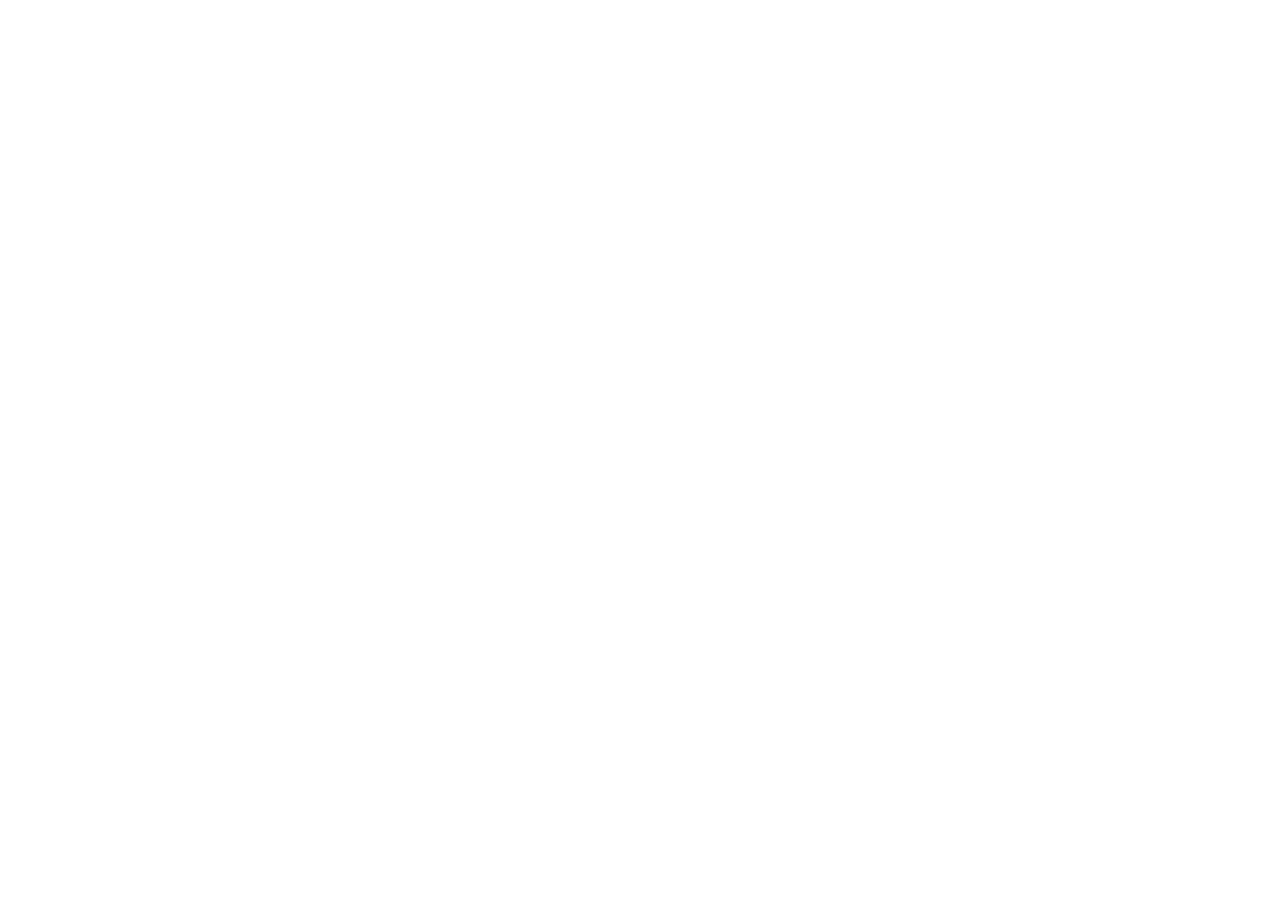
==== index.html @ d4edda82 "init project" ====
<!DOCTYPE html>
<html lang="en">

<head>
    <meta charset="UTF-8">
    <meta http-equiv="X-UA-Compatible" content="IE=edge">
    <meta name="viewport" content="width=device-width, initial-scale=1.0">
    <title>Document</title>
</head>

<body>

</body>

</html>
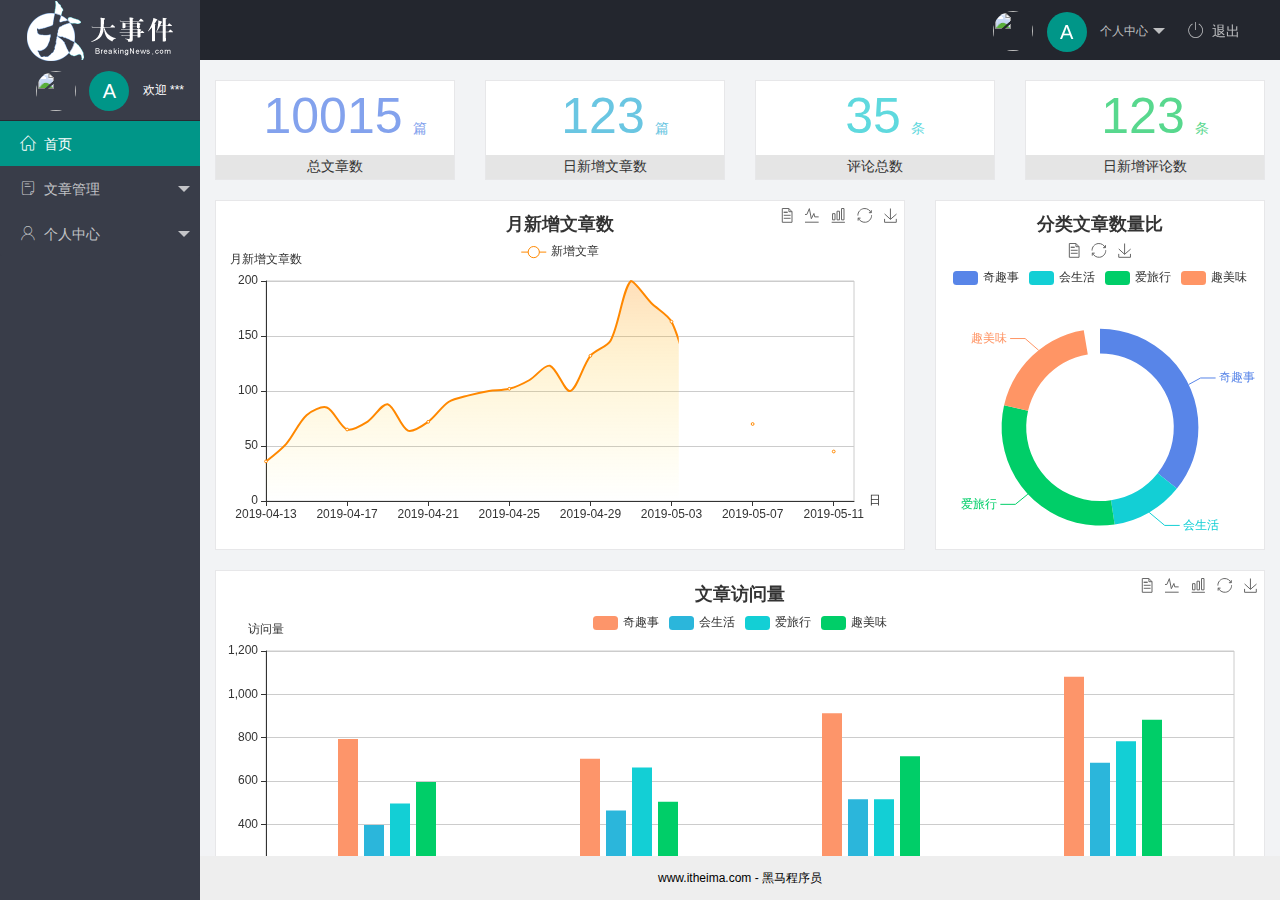
==== commit 66e03d52: "完成了主页功能的开发" ====
--- a/index.html
+++ b/index.html
@@ -6,10 +6,93 @@
     <meta http-equiv="X-UA-Compatible" content="IE=edge">
     <meta name="viewport" content="width=device-width, initial-scale=1.0">
     <title>Document</title>
+    <!-- 导入layUI的样式表 -->
+    <link rel="stylesheet" href="./assets/lib/layui/css/layui.css" />
+    <!-- 导入第三方图标库 -->
+    <link rel="stylesheet" href="./assets/fonts/iconfont.css" />
+    <!-- 导入自己的样式表 -->
+    <link rel="stylesheet" href="./assets/css/index.css" />
 </head>
 
 <body>
+    <div class="layui-layout layui-layout-admin">
+        <!-- 头部区域 -->
+        <div class="layui-header">
+            <div class="layui-logo layui-hide-xs layui-bg-black">
+                <img src="./assets/images/logo.png" alt="" />
+            </div>
+            <ul class="layui-nav layui-layout-right">
+                <li class="layui-nav-item layui-hide layui-show-md-inline-block">
+                    <a href="javascript:;" class="userinfo">
+                        <img src="//tva1.sinaimg.cn/crop.0.0.118.118.180/5db11ff4gw1e77d3nqrv8j203b03cweg.jpg"
+                            class="layui-nav-img">
+                        <span class="text-avatar">A</span> 个人中心
+                    </a>
+                    <dl class="layui-nav-child">
+                        <dd><a href="">基本资料</a></dd>
+                        <dd><a href="">更换头像</a></dd>
+                        <dd><a href="">重置密码</a></dd>
+                    </dl>
+                </li>
+                <li class="layui-nav-item" lay-header-event="menuRight" lay-unselect>
+                    <a href="javascript:;" id="btnLogout">
+                        <span class="iconfont icon-tuichu"></span>退出
+                    </a>
+                </li>
+            </ul>
+        </div>
+        <!-- 左侧区域 -->
+        <div class="layui-side layui-bg-black">
+            <div class="layui-side-scroll">
+                <div class="userinfo">
+                    <img src="//tva1.sinaimg.cn/crop.0.0.118.118.180/5db11ff4gw1e77d3nqrv8j203b03cweg.jpg"
+                        class="layui-nav-img">
+                    <span class="text-avatar">A</span>
+                    <span id="welcome">欢迎 ***</span>
+                </div>
+                <!-- 左侧导航区域（可配合layui已有的垂直导航） -->
+                <ul class="layui-nav layui-nav-tree" lay-shrink="all">
+                    <li class="layui-nav-item layui-this"><a href="/home/dashboard.html" target="fm"><span
+                                class="iconfont icon-home"></span>首页</a>
+                    </li>
+                    <li class="layui-nav-item">
+                        <a class="" href="javascript:;"><span class="iconfont icon-16"></span>文章管理</a>
+                        <dl class="layui-nav-child">
+                            <dd><a href="javascript:;"><i class="layui-icon layui-icon-app"></i>文章类别</a></dd>
+                            <dd><a href="javascript:;"><i class="layui-icon layui-icon-app"></i>文章列表</a></dd>
+                            <dd><a href="javascript:;"><i class="layui-icon layui-icon-app"></i>发布文章</a></dd>
+                        </dl>
+                    </li>
+                    <li class="layui-nav-item">
+                        <a href="javascript:;"><span class="iconfont icon-user"></span>个人中心</a>
+                        <dl class="layui-nav-child">
+                            <dd><a href="javascript:;"><i class="layui-icon layui-icon-app"></i>基本资料</a></dd>
+                            <dd><a href="javascript:;"><i class="layui-icon layui-icon-app"></i>更换头像</a></dd>
+                            <dd><a href="javascript:;"><i class="layui-icon layui-icon-app"></i>重置密码</a></dd>
+                        </dl>
+                    </li>
+                </ul>
+            </div>
+        </div>
 
+        <div class="layui-body">
+            <!-- 内容主体区域 -->
+            <iframe name="fm" src="/home/dashboard.html" frameborder="0"></iframe>
+        </div>
+
+        <div class="layui-footer">
+            <!-- 底部固定区域 -->
+            www.itheima.com - 黑马程序员
+        </div>
+    </div>
+    <!-- 导入layUI.js -->
+    <script src="./assets/lib/layui/layui.all.js"></script>
+    <!-- 导入jquery -->
+    <script src="./assets/lib/jquery.js"></script>
+    <!-- 导入baseapi.js文件 -->
+    <script src="./assets/js/baseapi.js"></script>
+    <!-- 导入自己的js文件 -->
+    <script src="./assets/js/index.js"></script>
 </body>
 
 </html>--- a/assets/lib/layui/css/layui.css
+++ b/assets/lib/layui/css/layui.css
@@ -0,0 +1,2 @@
+/** layui-v2.5.5 MIT License By https://www.layui.com */
+ .layui-inline,img{display:inline-block;vertical-align:middle}h1,h2,h3,h4,h5,h6{font-weight:400}.layui-edge,.layui-header,.layui-inline,.layui-main{position:relative}.layui-body,.layui-edge,.layui-elip{overflow:hidden}.layui-btn,.layui-edge,.layui-inline,img{vertical-align:middle}.layui-btn,.layui-disabled,.layui-icon,.layui-unselect{-moz-user-select:none;-webkit-user-select:none;-ms-user-select:none}.layui-elip,.layui-form-checkbox span,.layui-form-pane .layui-form-label{text-overflow:ellipsis;white-space:nowrap}.layui-breadcrumb,.layui-tree-btnGroup{visibility:hidden}blockquote,body,button,dd,div,dl,dt,form,h1,h2,h3,h4,h5,h6,input,li,ol,p,pre,td,textarea,th,ul{margin:0;padding:0;-webkit-tap-highlight-color:rgba(0,0,0,0)}a:active,a:hover{outline:0}img{border:none}li{list-style:none}table{border-collapse:collapse;border-spacing:0}h4,h5,h6{font-size:100%}button,input,optgroup,option,select,textarea{font-family:inherit;font-size:inherit;font-style:inherit;font-weight:inherit;outline:0}pre{white-space:pre-wrap;white-space:-moz-pre-wrap;white-space:-pre-wrap;white-space:-o-pre-wrap;word-wrap:break-word}body{line-height:24px;font:14px Helvetica Neue,Helvetica,PingFang SC,Tahoma,Arial,sans-serif}hr{height:1px;margin:10px 0;border:0;clear:both}a{color:#333;text-decoration:none}a:hover{color:#777}a cite{font-style:normal;*cursor:pointer}.layui-border-box,.layui-border-box *{box-sizing:border-box}.layui-box,.layui-box *{box-sizing:content-box}.layui-clear{clear:both;*zoom:1}.layui-clear:after{content:'\20';clear:both;*zoom:1;display:block;height:0}.layui-inline{*display:inline;*zoom:1}.layui-edge{display:inline-block;width:0;height:0;border-width:6px;border-style:dashed;border-color:transparent}.layui-edge-top{top:-4px;border-bottom-color:#999;border-bottom-style:solid}.layui-edge-right{border-left-color:#999;border-left-style:solid}.layui-edge-bottom{top:2px;border-top-color:#999;border-top-style:solid}.layui-edge-left{border-right-color:#999;border-right-style:solid}.layui-disabled,.layui-disabled:hover{color:#d2d2d2!important;cursor:not-allowed!important}.layui-circle{border-radius:100%}.layui-show{display:block!important}.layui-hide{display:none!important}@font-face{font-family:layui-icon;src:url(../font/iconfont.eot?v=250);src:url(../font/iconfont.eot?v=250#iefix) format('embedded-opentype'),url(../font/iconfont.woff2?v=250) format('woff2'),url(../font/iconfont.woff?v=250) format('woff'),url(../font/iconfont.ttf?v=250) format('truetype'),url(../font/iconfont.svg?v=250#layui-icon) format('svg')}.layui-icon{font-family:layui-icon!important;font-size:16px;font-style:normal;-webkit-font-smoothing:antialiased;-moz-osx-font-smoothing:grayscale}.layui-icon-reply-fill:before{content:"\e611"}.layui-icon-set-fill:before{content:"\e614"}.layui-icon-menu-fill:before{content:"\e60f"}.layui-icon-search:before{content:"\e615"}.layui-icon-share:before{content:"\e641"}.layui-icon-set-sm:before{content:"\e620"}.layui-icon-engine:before{content:"\e628"}.layui-icon-close:before{content:"\1006"}.layui-icon-close-fill:before{content:"\1007"}.layui-icon-chart-screen:before{content:"\e629"}.layui-icon-star:before{content:"\e600"}.layui-icon-circle-dot:before{content:"\e617"}.layui-icon-chat:before{content:"\e606"}.layui-icon-release:before{content:"\e609"}.layui-icon-list:before{content:"\e60a"}.layui-icon-chart:before{content:"\e62c"}.layui-icon-ok-circle:before{content:"\1005"}.layui-icon-layim-theme:before{content:"\e61b"}.layui-icon-table:before{content:"\e62d"}.layui-icon-right:before{content:"\e602"}.layui-icon-left:before{content:"\e603"}.layui-icon-cart-simple:before{content:"\e698"}.layui-icon-face-cry:before{content:"\e69c"}.layui-icon-face-smile:before{content:"\e6af"}.layui-icon-survey:before{content:"\e6b2"}.layui-icon-tree:before{content:"\e62e"}.layui-icon-upload-circle:before{content:"\e62f"}.layui-icon-add-circle:before{content:"\e61f"}.layui-icon-download-circle:before{content:"\e601"}.layui-icon-templeate-1:before{content:"\e630"}.layui-icon-util:before{content:"\e631"}.layui-icon-face-surprised:before{content:"\e664"}.layui-icon-edit:before{content:"\e642"}.layui-icon-speaker:before{content:"\e645"}.layui-icon-down:before{content:"\e61a"}.layui-icon-file:before{content:"\e621"}.layui-icon-layouts:before{content:"\e632"}.layui-icon-rate-half:before{content:"\e6c9"}.layui-icon-add-circle-fine:before{content:"\e608"}.layui-icon-prev-circle:before{content:"\e633"}.layui-icon-read:before{content:"\e705"}.layui-icon-404:before{content:"\e61c"}.layui-icon-carousel:before{content:"\e634"}.layui-icon-help:before{content:"\e607"}.layui-icon-code-circle:before{content:"\e635"}.layui-icon-water:before{content:"\e636"}.layui-icon-username:before{content:"\e66f"}.layui-icon-find-fill:before{content:"\e670"}.layui-icon-about:before{content:"\e60b"}.layui-icon-location:before{content:"\e715"}.layui-icon-up:before{content:"\e619"}.layui-icon-pause:before{content:"\e651"}.layui-icon-date:before{content:"\e637"}.layui-icon-layim-uploadfile:before{content:"\e61d"}.layui-icon-delete:before{content:"\e640"}.layui-icon-play:before{content:"\e652"}.layui-icon-top:before{content:"\e604"}.layui-icon-friends:before{content:"\e612"}.layui-icon-refresh-3:before{content:"\e9aa"}.layui-icon-ok:before{content:"\e605"}.layui-icon-layer:before{content:"\e638"}.layui-icon-face-smile-fine:before{content:"\e60c"}.layui-icon-dollar:before{content:"\e659"}.layui-icon-group:before{content:"\e613"}.layui-icon-layim-download:before{content:"\e61e"}.layui-icon-picture-fine:before{content:"\e60d"}.layui-icon-link:before{content:"\e64c"}.layui-icon-diamond:before{content:"\e735"}.layui-icon-log:before{content:"\e60e"}.layui-icon-rate-solid:before{content:"\e67a"}.layui-icon-fonts-del:before{content:"\e64f"}.layui-icon-unlink:before{content:"\e64d"}.layui-icon-fonts-clear:before{content:"\e639"}.layui-icon-triangle-r:before{content:"\e623"}.layui-icon-circle:before{content:"\e63f"}.layui-icon-radio:before{content:"\e643"}.layui-icon-align-center:before{content:"\e647"}.layui-icon-align-right:before{content:"\e648"}.layui-icon-align-left:before{content:"\e649"}.layui-icon-loading-1:before{content:"\e63e"}.layui-icon-return:before{content:"\e65c"}.layui-icon-fonts-strong:before{content:"\e62b"}.layui-icon-upload:before{content:"\e67c"}.layui-icon-dialogue:before{content:"\e63a"}.layui-icon-video:before{content:"\e6ed"}.layui-icon-headset:before{content:"\e6fc"}.layui-icon-cellphone-fine:before{content:"\e63b"}.layui-icon-add-1:before{content:"\e654"}.layui-icon-face-smile-b:before{content:"\e650"}.layui-icon-fonts-html:before{content:"\e64b"}.layui-icon-form:before{content:"\e63c"}.layui-icon-cart:before{content:"\e657"}.layui-icon-camera-fill:before{content:"\e65d"}.layui-icon-tabs:before{content:"\e62a"}.layui-icon-fonts-code:before{content:"\e64e"}.layui-icon-fire:before{content:"\e756"}.layui-icon-set:before{content:"\e716"}.layui-icon-fonts-u:before{content:"\e646"}.layui-icon-triangle-d:before{content:"\e625"}.layui-icon-tips:before{content:"\e702"}.layui-icon-picture:before{content:"\e64a"}.layui-icon-more-vertical:before{content:"\e671"}.layui-icon-flag:before{content:"\e66c"}.layui-icon-loading:before{content:"\e63d"}.layui-icon-fonts-i:before{content:"\e644"}.layui-icon-refresh-1:before{content:"\e666"}.layui-icon-rmb:before{content:"\e65e"}.layui-icon-home:before{content:"\e68e"}.layui-icon-user:before{content:"\e770"}.layui-icon-notice:before{content:"\e667"}.layui-icon-login-weibo:before{content:"\e675"}.layui-icon-voice:before{content:"\e688"}.layui-icon-upload-drag:before{content:"\e681"}.layui-icon-login-qq:before{content:"\e676"}.layui-icon-snowflake:before{content:"\e6b1"}.layui-icon-file-b:before{content:"\e655"}.layui-icon-template:before{content:"\e663"}.layui-icon-auz:before{content:"\e672"}.layui-icon-console:before{content:"\e665"}.layui-icon-app:before{content:"\e653"}.layui-icon-prev:before{content:"\e65a"}.layui-icon-website:before{content:"\e7ae"}.layui-icon-next:before{content:"\e65b"}.layui-icon-component:before{content:"\e857"}.layui-icon-more:before{content:"\e65f"}.layui-icon-login-wechat:before{content:"\e677"}.layui-icon-shrink-right:before{content:"\e668"}.layui-icon-spread-left:before{content:"\e66b"}.layui-icon-camera:before{content:"\e660"}.layui-icon-note:before{content:"\e66e"}.layui-icon-refresh:before{content:"\e669"}.layui-icon-female:before{content:"\e661"}.layui-icon-male:before{content:"\e662"}.layui-icon-password:before{content:"\e673"}.layui-icon-senior:before{content:"\e674"}.layui-icon-theme:before{content:"\e66a"}.layui-icon-tread:before{content:"\e6c5"}.layui-icon-praise:before{content:"\e6c6"}.layui-icon-star-fill:before{content:"\e658"}.layui-icon-rate:before{content:"\e67b"}.layui-icon-template-1:before{content:"\e656"}.layui-icon-vercode:before{content:"\e679"}.layui-icon-cellphone:before{content:"\e678"}.layui-icon-screen-full:before{content:"\e622"}.layui-icon-screen-restore:before{content:"\e758"}.layui-icon-cols:before{content:"\e610"}.layui-icon-export:before{content:"\e67d"}.layui-icon-print:before{content:"\e66d"}.layui-icon-slider:before{content:"\e714"}.layui-icon-addition:before{content:"\e624"}.layui-icon-subtraction:before{content:"\e67e"}.layui-icon-service:before{content:"\e626"}.layui-icon-transfer:before{content:"\e691"}.layui-main{width:1140px;margin:0 auto}.layui-header{z-index:1000;height:60px}.layui-header a:hover{transition:all .5s;-webkit-transition:all .5s}.layui-side{position:fixed;left:0;top:0;bottom:0;z-index:999;width:200px;overflow-x:hidden}.layui-side-scroll{position:relative;width:220px;height:100%;overflow-x:hidden}.layui-body{position:absolute;left:200px;right:0;top:0;bottom:0;z-index:998;width:auto;overflow-y:auto;box-sizing:border-box}.layui-layout-body{overflow:hidden}.layui-layout-admin .layui-header{background-color:#23262E}.layui-layout-admin .layui-side{top:60px;width:200px;overflow-x:hidden}.layui-layout-admin .layui-body{position:fixed;top:60px;bottom:44px}.layui-layout-admin .layui-main{width:auto;margin:0 15px}.layui-layout-admin .layui-footer{position:fixed;left:200px;right:0;bottom:0;height:44px;line-height:44px;padding:0 15px;background-color:#eee}.layui-layout-admin .layui-logo{position:absolute;left:0;top:0;width:200px;height:100%;line-height:60px;text-align:center;color:#009688;font-size:16px}.layui-layout-admin .layui-header .layui-nav{background:0 0}.layui-layout-left{position:absolute!important;left:200px;top:0}.layui-layout-right{position:absolute!important;right:0;top:0}.layui-container{position:relative;margin:0 auto;padding:0 15px;box-sizing:border-box}.layui-fluid{position:relative;margin:0 auto;padding:0 15px}.layui-row:after,.layui-row:before{content:'';display:block;clear:both}.layui-col-lg1,.layui-col-lg10,.layui-col-lg11,.layui-col-lg12,.layui-col-lg2,.layui-col-lg3,.layui-col-lg4,.layui-col-lg5,.layui-col-lg6,.layui-col-lg7,.layui-col-lg8,.layui-col-lg9,.layui-col-md1,.layui-col-md10,.layui-col-md11,.layui-col-md12,.layui-col-md2,.layui-col-md3,.layui-col-md4,.layui-col-md5,.layui-col-md6,.layui-col-md7,.layui-col-md8,.layui-col-md9,.layui-col-sm1,.layui-col-sm10,.layui-col-sm11,.layui-col-sm12,.layui-col-sm2,.layui-col-sm3,.layui-col-sm4,.layui-col-sm5,.layui-col-sm6,.layui-col-sm7,.layui-col-sm8,.layui-col-sm9,.layui-col-xs1,.layui-col-xs10,.layui-col-xs11,.layui-col-xs12,.layui-col-xs2,.layui-col-xs3,.layui-col-xs4,.layui-col-xs5,.layui-col-xs6,.layui-col-xs7,.layui-col-xs8,.layui-col-xs9{position:relative;display:block;box-sizing:border-box}.layui-col-xs1,.layui-col-xs10,.layui-col-xs11,.layui-col-xs12,.layui-col-xs2,.layui-col-xs3,.layui-col-xs4,.layui-col-xs5,.layui-col-xs6,.layui-col-xs7,.layui-col-xs8,.layui-col-xs9{float:left}.layui-col-xs1{width:8.33333333%}.layui-col-xs2{width:16.66666667%}.layui-col-xs3{width:25%}.layui-col-xs4{width:33.33333333%}.layui-col-xs5{width:41.66666667%}.layui-col-xs6{width:50%}.layui-col-xs7{width:58.33333333%}.layui-col-xs8{width:66.66666667%}.layui-col-xs9{width:75%}.layui-col-xs10{width:83.33333333%}.layui-col-xs11{width:91.66666667%}.layui-col-xs12{width:100%}.layui-col-xs-offset1{margin-left:8.33333333%}.layui-col-xs-offset2{margin-left:16.66666667%}.layui-col-xs-offset3{margin-left:25%}.layui-col-xs-offset4{margin-left:33.33333333%}.layui-col-xs-offset5{margin-left:41.66666667%}.layui-col-xs-offset6{margin-left:50%}.layui-col-xs-offset7{margin-left:58.33333333%}.layui-col-xs-offset8{margin-left:66.66666667%}.layui-col-xs-offset9{margin-left:75%}.layui-col-xs-offset10{margin-left:83.33333333%}.layui-col-xs-offset11{margin-left:91.66666667%}.layui-col-xs-offset12{margin-left:100%}@media screen and (max-width:768px){.layui-hide-xs{display:none!important}.layui-show-xs-block{display:block!important}.layui-show-xs-inline{display:inline!important}.layui-show-xs-inline-block{display:inline-block!important}}@media screen and (min-width:768px){.layui-container{width:750px}.layui-hide-sm{display:none!important}.layui-show-sm-block{display:block!important}.layui-show-sm-inline{display:inline!important}.layui-show-sm-inline-block{display:inline-block!important}.layui-col-sm1,.layui-col-sm10,.layui-col-sm11,.layui-col-sm12,.layui-col-sm2,.layui-col-sm3,.layui-col-sm4,.layui-col-sm5,.layui-col-sm6,.layui-col-sm7,.layui-col-sm8,.layui-col-sm9{float:left}.layui-col-sm1{width:8.33333333%}.layui-col-sm2{width:16.66666667%}.layui-col-sm3{width:25%}.layui-col-sm4{width:33.33333333%}.layui-col-sm5{width:41.66666667%}.layui-col-sm6{width:50%}.layui-col-sm7{width:58.33333333%}.layui-col-sm8{width:66.66666667%}.layui-col-sm9{width:75%}.layui-col-sm10{width:83.33333333%}.layui-col-sm11{width:91.66666667%}.layui-col-sm12{width:100%}.layui-col-sm-offset1{margin-left:8.33333333%}.layui-col-sm-offset2{margin-left:16.66666667%}.layui-col-sm-offset3{margin-left:25%}.layui-col-sm-offset4{margin-left:33.33333333%}.layui-col-sm-offset5{margin-left:41.66666667%}.layui-col-sm-offset6{margin-left:50%}.layui-col-sm-offset7{margin-left:58.33333333%}.layui-col-sm-offset8{margin-left:66.66666667%}.layui-col-sm-offset9{margin-left:75%}.layui-col-sm-offset10{margin-left:83.33333333%}.layui-col-sm-offset11{margin-left:91.66666667%}.layui-col-sm-offset12{margin-left:100%}}@media screen and (min-width:992px){.layui-container{width:970px}.layui-hide-md{display:none!important}.layui-show-md-block{display:block!important}.layui-show-md-inline{display:inline!important}.layui-show-md-inline-block{display:inline-block!important}.layui-col-md1,.layui-col-md10,.layui-col-md11,.layui-col-md12,.layui-col-md2,.layui-col-md3,.layui-col-md4,.layui-col-md5,.layui-col-md6,.layui-col-md7,.layui-col-md8,.layui-col-md9{float:left}.layui-col-md1{width:8.33333333%}.layui-col-md2{width:16.66666667%}.layui-col-md3{width:25%}.layui-col-md4{width:33.33333333%}.layui-col-md5{width:41.66666667%}.layui-col-md6{width:50%}.layui-col-md7{width:58.33333333%}.layui-col-md8{width:66.66666667%}.layui-col-md9{width:75%}.layui-col-md10{width:83.33333333%}.layui-col-md11{width:91.66666667%}.layui-col-md12{width:100%}.layui-col-md-offset1{margin-left:8.33333333%}.layui-col-md-offset2{margin-left:16.66666667%}.layui-col-md-offset3{margin-left:25%}.layui-col-md-offset4{margin-left:33.33333333%}.layui-col-md-offset5{margin-left:41.66666667%}.layui-col-md-offset6{margin-left:50%}.layui-col-md-offset7{margin-left:58.33333333%}.layui-col-md-offset8{margin-left:66.66666667%}.layui-col-md-offset9{margin-left:75%}.layui-col-md-offset10{margin-left:83.33333333%}.layui-col-md-offset11{margin-left:91.66666667%}.layui-col-md-offset12{margin-left:100%}}@media screen and (min-width:1200px){.layui-container{width:1170px}.layui-hide-lg{display:none!important}.layui-show-lg-block{display:block!important}.layui-show-lg-inline{display:inline!important}.layui-show-lg-inline-block{display:inline-block!important}.layui-col-lg1,.layui-col-lg10,.layui-col-lg11,.layui-col-lg12,.layui-col-lg2,.layui-col-lg3,.layui-col-lg4,.layui-col-lg5,.layui-col-lg6,.layui-col-lg7,.layui-col-lg8,.layui-col-lg9{float:left}.layui-col-lg1{width:8.33333333%}.layui-col-lg2{width:16.66666667%}.layui-col-lg3{width:25%}.layui-col-lg4{width:33.33333333%}.layui-col-lg5{width:41.66666667%}.layui-col-lg6{width:50%}.layui-col-lg7{width:58.33333333%}.layui-col-lg8{width:66.66666667%}.layui-col-lg9{width:75%}.layui-col-lg10{width:83.33333333%}.layui-col-lg11{width:91.66666667%}.layui-col-lg12{width:100%}.layui-col-lg-offset1{margin-left:8.33333333%}.layui-col-lg-offset2{margin-left:16.66666667%}.layui-col-lg-offset3{margin-left:25%}.layui-col-lg-offset4{margin-left:33.33333333%}.layui-col-lg-offset5{margin-left:41.66666667%}.layui-col-lg-offset6{margin-left:50%}.layui-col-lg-offset7{margin-left:58.33333333%}.layui-col-lg-offset8{margin-left:66.66666667%}.layui-col-lg-offset9{margin-left:75%}.layui-col-lg-offset10{margin-left:83.33333333%}.layui-col-lg-offset11{margin-left:91.66666667%}.layui-col-lg-offset12{margin-left:100%}}.layui-col-space1{margin:-.5px}.layui-col-space1>*{padding:.5px}.layui-col-space3{margin:-1.5px}.layui-col-space3>*{padding:1.5px}.layui-col-space5{margin:-2.5px}.layui-col-space5>*{padding:2.5px}.layui-col-space8{margin:-3.5px}.layui-col-space8>*{padding:3.5px}.layui-col-space10{margin:-5px}.layui-col-space10>*{padding:5px}.layui-col-space12{margin:-6px}.layui-col-space12>*{padding:6px}.layui-col-space15{margin:-7.5px}.layui-col-space15>*{padding:7.5px}.layui-col-space18{margin:-9px}.layui-col-space18>*{padding:9px}.layui-col-space20{margin:-10px}.layui-col-space20>*{padding:10px}.layui-col-space22{margin:-11px}.layui-col-space22>*{padding:11px}.layui-col-space25{margin:-12.5px}.layui-col-space25>*{padding:12.5px}.layui-col-space30{margin:-15px}.layui-col-space30>*{padding:15px}.layui-btn,.layui-input,.layui-select,.layui-textarea,.layui-upload-button{outline:0;-webkit-appearance:none;transition:all .3s;-webkit-transition:all .3s;box-sizing:border-box}.layui-elem-quote{margin-bottom:10px;padding:15px;line-height:22px;border-left:5px solid #009688;border-radius:0 2px 2px 0;background-color:#f2f2f2}.layui-quote-nm{border-style:solid;border-width:1px 1px 1px 5px;background:0 0}.layui-elem-field{margin-bottom:10px;padding:0;border-width:1px;border-style:solid}.layui-elem-field legend{margin-left:20px;padding:0 10px;font-size:20px;font-weight:300}.layui-field-title{margin:10px 0 20px;border-width:1px 0 0}.layui-field-box{padding:10px 15px}.layui-field-title .layui-field-box{padding:10px 0}.layui-progress{position:relative;height:6px;border-radius:20px;background-color:#e2e2e2}.layui-progress-bar{position:absolute;left:0;top:0;width:0;max-width:100%;height:6px;border-radius:20px;text-align:right;background-color:#5FB878;transition:all .3s;-webkit-transition:all .3s}.layui-progress-big,.layui-progress-big .layui-progress-bar{height:18px;line-height:18px}.layui-progress-text{position:relative;top:-20px;line-height:18px;font-size:12px;color:#666}.layui-progress-big .layui-progress-text{position:static;padding:0 10px;color:#fff}.layui-collapse{border-width:1px;border-style:solid;border-radius:2px}.layui-colla-content,.layui-colla-item{border-top-width:1px;border-top-style:solid}.layui-colla-item:first-child{border-top:none}.layui-colla-title{position:relative;height:42px;line-height:42px;padding:0 15px 0 35px;color:#333;background-color:#f2f2f2;cursor:pointer;font-size:14px;overflow:hidden}.layui-colla-content{display:none;padding:10px 15px;line-height:22px;color:#666}.layui-colla-icon{position:absolute;left:15px;top:0;font-size:14px}.layui-card{margin-bottom:15px;border-radius:2px;background-color:#fff;box-shadow:0 1px 2px 0 rgba(0,0,0,.05)}.layui-card:last-child{margin-bottom:0}.layui-card-header{position:relative;height:42px;line-height:42px;padding:0 15px;border-bottom:1px solid #f6f6f6;color:#333;border-radius:2px 2px 0 0;font-size:14px}.layui-bg-black,.layui-bg-blue,.layui-bg-cyan,.layui-bg-green,.layui-bg-orange,.layui-bg-red{color:#fff!important}.layui-card-body{position:relative;padding:10px 15px;line-height:24px}.layui-card-body[pad15]{padding:15px}.layui-card-body[pad20]{padding:20px}.layui-card-body .layui-table{margin:5px 0}.layui-card .layui-tab{margin:0}.layui-panel-window{position:relative;padding:15px;border-radius:0;border-top:5px solid #E6E6E6;background-color:#fff}.layui-auxiliar-moving{position:fixed;left:0;right:0;top:0;bottom:0;width:100%;height:100%;background:0 0;z-index:9999999999}.layui-form-label,.layui-form-mid,.layui-form-select,.layui-input-block,.layui-input-inline,.layui-textarea{position:relative}.layui-bg-red{background-color:#FF5722!important}.layui-bg-orange{background-color:#FFB800!important}.layui-bg-green{background-color:#009688!important}.layui-bg-cyan{background-color:#2F4056!important}.layui-bg-blue{background-color:#1E9FFF!important}.layui-bg-black{background-color:#393D49!important}.layui-bg-gray{background-color:#eee!important;color:#666!important}.layui-badge-rim,.layui-colla-content,.layui-colla-item,.layui-collapse,.layui-elem-field,.layui-form-pane .layui-form-item[pane],.layui-form-pane .layui-form-label,.layui-input,.layui-layedit,.layui-layedit-tool,.layui-quote-nm,.layui-select,.layui-tab-bar,.layui-tab-card,.layui-tab-title,.layui-tab-title .layui-this:after,.layui-textarea{border-color:#e6e6e6}.layui-timeline-item:before,hr{background-color:#e6e6e6}.layui-text{line-height:22px;font-size:14px;color:#666}.layui-text h1,.layui-text h2,.layui-text h3{font-weight:500;color:#333}.layui-text h1{font-size:30px}.layui-text h2{font-size:24px}.layui-text h3{font-size:18px}.layui-text a:not(.layui-btn){color:#01AAED}.layui-text a:not(.layui-btn):hover{text-decoration:underline}.layui-text ul{padding:5px 0 5px 15px}.layui-text ul li{margin-top:5px;list-style-type:disc}.layui-text em,.layui-word-aux{color:#999!important;padding:0 5px!important}.layui-btn{display:inline-block;height:38px;line-height:38px;padding:0 18px;background-color:#009688;color:#fff;white-space:nowrap;text-align:center;font-size:14px;border:none;border-radius:2px;cursor:pointer}.layui-btn:hover{opacity:.8;filter:alpha(opacity=80);color:#fff}.layui-btn:active{opacity:1;filter:alpha(opacity=100)}.layui-btn+.layui-btn{margin-left:10px}.layui-btn-container{font-size:0}.layui-btn-container .layui-btn{margin-right:10px;margin-bottom:10px}.layui-btn-container .layui-btn+.layui-btn{margin-left:0}.layui-table .layui-btn-container .layui-btn{margin-bottom:9px}.layui-btn-radius{border-radius:100px}.layui-btn .layui-icon{margin-right:3px;font-size:18px;vertical-align:bottom;vertical-align:middle\9}.layui-btn-primary{border:1px solid #C9C9C9;background-color:#fff;color:#555}.layui-btn-primary:hover{border-color:#009688;color:#333}.layui-btn-normal{background-color:#1E9FFF}.layui-btn-warm{background-color:#FFB800}.layui-btn-danger{background-color:#FF5722}.layui-btn-checked{background-color:#5FB878}.layui-btn-disabled,.layui-btn-disabled:active,.layui-btn-disabled:hover{border:1px solid #e6e6e6;background-color:#FBFBFB;color:#C9C9C9;cursor:not-allowed;opacity:1}.layui-btn-lg{height:44px;line-height:44px;padding:0 25px;font-size:16px}.layui-btn-sm{height:30px;line-height:30px;padding:0 10px;font-size:12px}.layui-btn-sm i{font-size:16px!important}.layui-btn-xs{height:22px;line-height:22px;padding:0 5px;font-size:12px}.layui-btn-xs i{font-size:14px!important}.layui-btn-group{display:inline-block;vertical-align:middle;font-size:0}.layui-btn-group .layui-btn{margin-left:0!important;margin-right:0!important;border-left:1px solid rgba(255,255,255,.5);border-radius:0}.layui-btn-group .layui-btn-primary{border-left:none}.layui-btn-group .layui-btn-primary:hover{border-color:#C9C9C9;color:#009688}.layui-btn-group .layui-btn:first-child{border-left:none;border-radius:2px 0 0 2px}.layui-btn-group .layui-btn-primary:first-child{border-left:1px solid #c9c9c9}.layui-btn-group .layui-btn:last-child{border-radius:0 2px 2px 0}.layui-btn-group .layui-btn+.layui-btn{margin-left:0}.layui-btn-group+.layui-btn-group{margin-left:10px}.layui-btn-fluid{width:100%}.layui-input,.layui-select,.layui-textarea{height:38px;line-height:1.3;line-height:38px\9;border-width:1px;border-style:solid;background-color:#fff;border-radius:2px}.layui-input::-webkit-input-placeholder,.layui-select::-webkit-input-placeholder,.layui-textarea::-webkit-input-placeholder{line-height:1.3}.layui-input,.layui-textarea{display:block;width:100%;padding-left:10px}.layui-input:hover,.layui-textarea:hover{border-color:#D2D2D2!important}.layui-input:focus,.layui-textarea:focus{border-color:#C9C9C9!important}.layui-textarea{min-height:100px;height:auto;line-height:20px;padding:6px 10px;resize:vertical}.layui-select{padding:0 10px}.layui-form input[type=checkbox],.layui-form input[type=radio],.layui-form select{display:none}.layui-form [lay-ignore]{display:initial}.layui-form-item{margin-bottom:15px;clear:both;*zoom:1}.layui-form-item:after{content:'\20';clear:both;*zoom:1;display:block;height:0}.layui-form-label{float:left;display:block;padding:9px 15px;width:80px;font-weight:400;line-height:20px;text-align:right}.layui-form-label-col{display:block;float:none;padding:9px 0;line-height:20px;text-align:left}.layui-form-item .layui-inline{margin-bottom:5px;margin-right:10px}.layui-input-block{margin-left:110px;min-height:36px}.layui-input-inline{display:inline-block;vertical-align:middle}.layui-form-item .layui-input-inline{float:left;width:190px;margin-right:10px}.layui-form-text .layui-input-inline{width:auto}.layui-form-mid{float:left;display:block;padding:9px 0!important;line-height:20px;margin-right:10px}.layui-form-danger+.layui-form-select .layui-input,.layui-form-danger:focus{border-color:#FF5722!important}.layui-form-select .layui-input{padding-right:30px;cursor:pointer}.layui-form-select .layui-edge{position:absolute;right:10px;top:50%;margin-top:-3px;cursor:pointer;border-width:6px;border-top-color:#c2c2c2;border-top-style:solid;transition:all .3s;-webkit-transition:all .3s}.layui-form-select dl{display:none;position:absolute;left:0;top:42px;padding:5px 0;z-index:899;min-width:100%;border:1px solid #d2d2d2;max-height:300px;overflow-y:auto;background-color:#fff;border-radius:2px;box-shadow:0 2px 4px rgba(0,0,0,.12);box-sizing:border-box}.layui-form-select dl dd,.layui-form-select dl dt{padding:0 10px;line-height:36px;white-space:nowrap;overflow:hidden;text-overflow:ellipsis}.layui-form-select dl dt{font-size:12px;color:#999}.layui-form-select dl dd{cursor:pointer}.layui-form-select dl dd:hover{background-color:#f2f2f2;-webkit-transition:.5s all;transition:.5s all}.layui-form-select .layui-select-group dd{padding-left:20px}.layui-form-select dl dd.layui-select-tips{padding-left:10px!important;color:#999}.layui-form-select dl dd.layui-this{background-color:#5FB878;color:#fff}.layui-form-checkbox,.layui-form-select dl dd.layui-disabled{background-color:#fff}.layui-form-selected dl{display:block}.layui-form-checkbox,.layui-form-checkbox *,.layui-form-switch{display:inline-block;vertical-align:middle}.layui-form-selected .layui-edge{margin-top:-9px;-webkit-transform:rotate(180deg);transform:rotate(180deg);margin-top:-3px\9}:root .layui-form-selected .layui-edge{margin-top:-9px\0/IE9}.layui-form-selectup dl{top:auto;bottom:42px}.layui-select-none{margin:5px 0;text-align:center;color:#999}.layui-select-disabled .layui-disabled{border-color:#eee!important}.layui-select-disabled .layui-edge{border-top-color:#d2d2d2}.layui-form-checkbox{position:relative;height:30px;line-height:30px;margin-right:10px;padding-right:30px;cursor:pointer;font-size:0;-webkit-transition:.1s linear;transition:.1s linear;box-sizing:border-box}.layui-form-checkbox span{padding:0 10px;height:100%;font-size:14px;border-radius:2px 0 0 2px;background-color:#d2d2d2;color:#fff;overflow:hidden}.layui-form-checkbox:hover span{background-color:#c2c2c2}.layui-form-checkbox i{position:absolute;right:0;top:0;width:30px;height:28px;border:1px solid #d2d2d2;border-left:none;border-radius:0 2px 2px 0;color:#fff;font-size:20px;text-align:center}.layui-form-checkbox:hover i{border-color:#c2c2c2;color:#c2c2c2}.layui-form-checked,.layui-form-checked:hover{border-color:#5FB878}.layui-form-checked span,.layui-form-checked:hover span{background-color:#5FB878}.layui-form-checked i,.layui-form-checked:hover i{color:#5FB878}.layui-form-item .layui-form-checkbox{margin-top:4px}.layui-form-checkbox[lay-skin=primary]{height:auto!important;line-height:normal!important;min-width:18px;min-height:18px;border:none!important;margin-right:0;padding-left:28px;padding-right:0;background:0 0}.layui-form-checkbox[lay-skin=primary] span{padding-left:0;padding-right:15px;line-height:18px;background:0 0;color:#666}.layui-form-checkbox[lay-skin=primary] i{right:auto;left:0;width:16px;height:16px;line-height:16px;border:1px solid #d2d2d2;font-size:12px;border-radius:2px;background-color:#fff;-webkit-transition:.1s linear;transition:.1s linear}.layui-form-checkbox[lay-skin=primary]:hover i{border-color:#5FB878;color:#fff}.layui-form-checked[lay-skin=primary] i{border-color:#5FB878!important;background-color:#5FB878;color:#fff}.layui-checkbox-disbaled[lay-skin=primary] span{background:0 0!important;color:#c2c2c2}.layui-checkbox-disbaled[lay-skin=primary]:hover i{border-color:#d2d2d2}.layui-form-item .layui-form-checkbox[lay-skin=primary]{margin-top:10px}.layui-form-switch{position:relative;height:22px;line-height:22px;min-width:35px;padding:0 5px;margin-top:8px;border:1px solid #d2d2d2;border-radius:20px;cursor:pointer;background-color:#fff;-webkit-transition:.1s linear;transition:.1s linear}.layui-form-switch i{position:absolute;left:5px;top:3px;width:16px;height:16px;border-radius:20px;background-color:#d2d2d2;-webkit-transition:.1s linear;transition:.1s linear}.layui-form-switch em{position:relative;top:0;width:25px;margin-left:21px;padding:0!important;text-align:center!important;color:#999!important;font-style:normal!important;font-size:12px}.layui-form-onswitch{border-color:#5FB878;background-color:#5FB878}.layui-checkbox-disbaled,.layui-checkbox-disbaled i{border-color:#e2e2e2!important}.layui-form-onswitch i{left:100%;margin-left:-21px;background-color:#fff}.layui-form-onswitch em{margin-left:5px;margin-right:21px;color:#fff!important}.layui-checkbox-disbaled span{background-color:#e2e2e2!important}.layui-checkbox-disbaled:hover i{color:#fff!important}[lay-radio]{display:none}.layui-form-radio,.layui-form-radio *{display:inline-block;vertical-align:middle}.layui-form-radio{line-height:28px;margin:6px 10px 0 0;padding-right:10px;cursor:pointer;font-size:0}.layui-form-radio *{font-size:14px}.layui-form-radio>i{margin-right:8px;font-size:22px;color:#c2c2c2}.layui-form-radio>i:hover,.layui-form-radioed>i{color:#5FB878}.layui-radio-disbaled>i{color:#e2e2e2!important}.layui-form-pane .layui-form-label{width:110px;padding:8px 15px;height:38px;line-height:20px;border-width:1px;border-style:solid;border-radius:2px 0 0 2px;text-align:center;background-color:#FBFBFB;overflow:hidden;box-sizing:border-box}.layui-form-pane .layui-input-inline{margin-left:-1px}.layui-form-pane .layui-input-block{margin-left:110px;left:-1px}.layui-form-pane .layui-input{border-radius:0 2px 2px 0}.layui-form-pane .layui-form-text .layui-form-label{float:none;width:100%;border-radius:2px;box-sizing:border-box;text-align:left}.layui-form-pane .layui-form-text .layui-input-inline{display:block;margin:0;top:-1px;clear:both}.layui-form-pane .layui-form-text .layui-input-block{margin:0;left:0;top:-1px}.layui-form-pane .layui-form-text .layui-textarea{min-height:100px;border-radius:0 0 2px 2px}.layui-form-pane .layui-form-checkbox{margin:4px 0 4px 10px}.layui-form-pane .layui-form-radio,.layui-form-pane .layui-form-switch{margin-top:6px;margin-left:10px}.layui-form-pane .layui-form-item[pane]{position:relative;border-width:1px;border-style:solid}.layui-form-pane .layui-form-item[pane] .layui-form-label{position:absolute;left:0;top:0;height:100%;border-width:0 1px 0 0}.layui-form-pane .layui-form-item[pane] .layui-input-inline{margin-left:110px}@media screen and (max-width:450px){.layui-form-item .layui-form-label{text-overflow:ellipsis;overflow:hidden;white-space:nowrap}.layui-form-item .layui-inline{display:block;margin-right:0;margin-bottom:20px;clear:both}.layui-form-item .layui-inline:after{content:'\20';clear:both;display:block;height:0}.layui-form-item .layui-input-inline{display:block;float:none;left:-3px;width:auto;margin:0 0 10px 112px}.layui-form-item .layui-input-inline+.layui-form-mid{margin-left:110px;top:-5px;padding:0}.layui-form-item .layui-form-checkbox{margin-right:5px;margin-bottom:5px}}.layui-layedit{border-width:1px;border-style:solid;border-radius:2px}.layui-layedit-tool{padding:3px 5px;border-bottom-width:1px;border-bottom-style:solid;font-size:0}.layedit-tool-fixed{position:fixed;top:0;border-top:1px solid #e2e2e2}.layui-layedit-tool .layedit-tool-mid,.layui-layedit-tool .layui-icon{display:inline-block;vertical-align:middle;text-align:center;font-size:14px}.layui-layedit-tool .layui-icon{position:relative;width:32px;height:30px;line-height:30px;margin:3px 5px;color:#777;cursor:pointer;border-radius:2px}.layui-layedit-tool .layui-icon:hover{color:#393D49}.layui-layedit-tool .layui-icon:active{color:#000}.layui-layedit-tool .layedit-tool-active{background-color:#e2e2e2;color:#000}.layui-layedit-tool .layui-disabled,.layui-layedit-tool .layui-disabled:hover{color:#d2d2d2;cursor:not-allowed}.layui-layedit-tool .layedit-tool-mid{width:1px;height:18px;margin:0 10px;background-color:#d2d2d2}.layedit-tool-html{width:50px!important;font-size:30px!important}.layedit-tool-b,.layedit-tool-code,.layedit-tool-help{font-size:16px!important}.layedit-tool-d,.layedit-tool-face,.layedit-tool-image,.layedit-tool-unlink{font-size:18px!important}.layedit-tool-image input{position:absolute;font-size:0;left:0;top:0;width:100%;height:100%;opacity:.01;filter:Alpha(opacity=1);cursor:pointer}.layui-layedit-iframe iframe{display:block;width:100%}#LAY_layedit_code{overflow:hidden}.layui-laypage{display:inline-block;*display:inline;*zoom:1;vertical-align:middle;margin:10px 0;font-size:0}.layui-laypage>a:first-child,.layui-laypage>a:first-child em{border-radius:2px 0 0 2px}.layui-laypage>a:last-child,.layui-laypage>a:last-child em{border-radius:0 2px 2px 0}.layui-laypage>:first-child{margin-left:0!important}.layui-laypage>:last-child{margin-right:0!important}.layui-laypage a,.layui-laypage button,.layui-laypage input,.layui-laypage select,.layui-laypage span{border:1px solid #e2e2e2}.layui-laypage a,.layui-laypage span{display:inline-block;*display:inline;*zoom:1;vertical-align:middle;padding:0 15px;height:28px;line-height:28px;margin:0 -1px 5px 0;background-color:#fff;color:#333;font-size:12px}.layui-flow-more a *,.layui-laypage input,.layui-table-view select[lay-ignore]{display:inline-block}.layui-laypage a:hover{color:#009688}.layui-laypage em{font-style:normal}.layui-laypage .layui-laypage-spr{color:#999;font-weight:700}.layui-laypage a{text-decoration:none}.layui-laypage .layui-laypage-curr{position:relative}.layui-laypage .layui-laypage-curr em{position:relative;color:#fff}.layui-laypage .layui-laypage-curr .layui-laypage-em{position:absolute;left:-1px;top:-1px;padding:1px;width:100%;height:100%;background-color:#009688}.layui-laypage-em{border-radius:2px}.layui-laypage-next em,.layui-laypage-prev em{font-family:Sim sun;font-size:16px}.layui-laypage .layui-laypage-count,.layui-laypage .layui-laypage-limits,.layui-laypage .layui-laypage-refresh,.layui-laypage .layui-laypage-skip{margin-left:10px;margin-right:10px;padding:0;border:none}.layui-laypage .layui-laypage-limits,.layui-laypage .layui-laypage-refresh{vertical-align:top}.layui-laypage .layui-laypage-refresh i{font-size:18px;cursor:pointer}.layui-laypage select{height:22px;padding:3px;border-radius:2px;cursor:pointer}.layui-laypage .layui-laypage-skip{height:30px;line-height:30px;color:#999}.layui-laypage button,.layui-laypage input{height:30px;line-height:30px;border-radius:2px;vertical-align:top;background-color:#fff;box-sizing:border-box}.layui-laypage input{width:40px;margin:0 10px;padding:0 3px;text-align:center}.layui-laypage input:focus,.layui-laypage select:focus{border-color:#009688!important}.layui-laypage button{margin-left:10px;padding:0 10px;cursor:pointer}.layui-table,.layui-table-view{margin:10px 0}.layui-flow-more{margin:10px 0;text-align:center;color:#999;font-size:14px}.layui-flow-more a{height:32px;line-height:32px}.layui-flow-more a *{vertical-align:top}.layui-flow-more a cite{padding:0 20px;border-radius:3px;background-color:#eee;color:#333;font-style:normal}.layui-flow-more a cite:hover{opacity:.8}.layui-flow-more a i{font-size:30px;color:#737383}.layui-table{width:100%;background-color:#fff;color:#666}.layui-table tr{transition:all .3s;-webkit-transition:all .3s}.layui-table th{text-align:left;font-weight:400}.layui-table tbody tr:hover,.layui-table thead tr,.layui-table-click,.layui-table-header,.layui-table-hover,.layui-table-mend,.layui-table-patch,.layui-table-tool,.layui-table-total,.layui-table-total tr,.layui-table[lay-even] tr:nth-child(even){background-color:#f2f2f2}.layui-table td,.layui-table th,.layui-table-col-set,.layui-table-fixed-r,.layui-table-grid-down,.layui-table-header,.layui-table-page,.layui-table-tips-main,.layui-table-tool,.layui-table-total,.layui-table-view,.layui-table[lay-skin=line],.layui-table[lay-skin=row]{border-width:1px;border-style:solid;border-color:#e6e6e6}.layui-table td,.layui-table th{position:relative;padding:9px 15px;min-height:20px;line-height:20px;font-size:14px}.layui-table[lay-skin=line] td,.layui-table[lay-skin=line] th{border-width:0 0 1px}.layui-table[lay-skin=row] td,.layui-table[lay-skin=row] th{border-width:0 1px 0 0}.layui-table[lay-skin=nob] td,.layui-table[lay-skin=nob] th{border:none}.layui-table img{max-width:100px}.layui-table[lay-size=lg] td,.layui-table[lay-size=lg] th{padding:15px 30px}.layui-table-view .layui-table[lay-size=lg] .layui-table-cell{height:40px;line-height:40px}.layui-table[lay-size=sm] td,.layui-table[lay-size=sm] th{font-size:12px;padding:5px 10px}.layui-table-view .layui-table[lay-size=sm] .layui-table-cell{height:20px;line-height:20px}.layui-table[lay-data]{display:none}.layui-table-box{position:relative;overflow:hidden}.layui-table-view .layui-table{position:relative;width:auto;margin:0}.layui-table-view .layui-table[lay-skin=line]{border-width:0 1px 0 0}.layui-table-view .layui-table[lay-skin=row]{border-width:0 0 1px}.layui-table-view .layui-table td,.layui-table-view .layui-table th{padding:5px 0;border-top:none;border-left:none}.layui-table-view .layui-table th.layui-unselect .layui-table-cell span{cursor:pointer}.layui-table-view .layui-table td{cursor:default}.layui-table-view .layui-table td[data-edit=text]{cursor:text}.layui-table-view .layui-form-checkbox[lay-skin=primary] i{width:18px;height:18px}.layui-table-view .layui-form-radio{line-height:0;padding:0}.layui-table-view .layui-form-radio>i{margin:0;font-size:20px}.layui-table-init{position:absolute;left:0;top:0;width:100%;height:100%;text-align:center;z-index:110}.layui-table-init .layui-icon{position:absolute;left:50%;top:50%;margin:-15px 0 0 -15px;font-size:30px;color:#c2c2c2}.layui-table-header{border-width:0 0 1px;overflow:hidden}.layui-table-header .layui-table{margin-bottom:-1px}.layui-table-tool .layui-inline[lay-event]{position:relative;width:26px;height:26px;padding:5px;line-height:16px;margin-right:10px;text-align:center;color:#333;border:1px solid #ccc;cursor:pointer;-webkit-transition:.5s all;transition:.5s all}.layui-table-tool .layui-inline[lay-event]:hover{border:1px solid #999}.layui-table-tool-temp{padding-right:120px}.layui-table-tool-self{position:absolute;right:17px;top:10px}.layui-table-tool .layui-table-tool-self .layui-inline[lay-event]{margin:0 0 0 10px}.layui-table-tool-panel{position:absolute;top:29px;left:-1px;padding:5px 0;min-width:150px;min-height:40px;border:1px solid #d2d2d2;text-align:left;overflow-y:auto;background-color:#fff;box-shadow:0 2px 4px rgba(0,0,0,.12)}.layui-table-cell,.layui-table-tool-panel li{overflow:hidden;text-overflow:ellipsis;white-space:nowrap}.layui-table-tool-panel li{padding:0 10px;line-height:30px;-webkit-transition:.5s all;transition:.5s all}.layui-table-tool-panel li .layui-form-checkbox[lay-skin=primary]{width:100%;padding-left:28px}.layui-table-tool-panel li:hover{background-color:#f2f2f2}.layui-table-tool-panel li .layui-form-checkbox[lay-skin=primary] i{position:absolute;left:0;top:0}.layui-table-tool-panel li .layui-form-checkbox[lay-skin=primary] span{padding:0}.layui-table-tool .layui-table-tool-self .layui-table-tool-panel{left:auto;right:-1px}.layui-table-col-set{position:absolute;right:0;top:0;width:20px;height:100%;border-width:0 0 0 1px;background-color:#fff}.layui-table-sort{width:10px;height:20px;margin-left:5px;cursor:pointer!important}.layui-table-sort .layui-edge{position:absolute;left:5px;border-width:5px}.layui-table-sort .layui-table-sort-asc{top:3px;border-top:none;border-bottom-style:solid;border-bottom-color:#b2b2b2}.layui-table-sort .layui-table-sort-asc:hover{border-bottom-color:#666}.layui-table-sort .layui-table-sort-desc{bottom:5px;border-bottom:none;border-top-style:solid;border-top-color:#b2b2b2}.layui-table-sort .layui-table-sort-desc:hover{border-top-color:#666}.layui-table-sort[lay-sort=asc] .layui-table-sort-asc{border-bottom-color:#000}.layui-table-sort[lay-sort=desc] .layui-table-sort-desc{border-top-color:#000}.layui-table-cell{height:28px;line-height:28px;padding:0 15px;position:relative;box-sizing:border-box}.layui-table-cell .layui-form-checkbox[lay-skin=primary]{top:-1px;padding:0}.layui-table-cell .layui-table-link{color:#01AAED}.laytable-cell-checkbox,.laytable-cell-numbers,.laytable-cell-radio,.laytable-cell-space{padding:0;text-align:center}.layui-table-body{position:relative;overflow:auto;margin-right:-1px;margin-bottom:-1px}.layui-table-body .layui-none{line-height:26px;padding:15px;text-align:center;color:#999}.layui-table-fixed{position:absolute;left:0;top:0;z-index:101}.layui-table-fixed .layui-table-body{overflow:hidden}.layui-table-fixed-l{box-shadow:0 -1px 8px rgba(0,0,0,.08)}.layui-table-fixed-r{left:auto;right:-1px;border-width:0 0 0 1px;box-shadow:-1px 0 8px rgba(0,0,0,.08)}.layui-table-fixed-r .layui-table-header{position:relative;overflow:visible}.layui-table-mend{position:absolute;right:-49px;top:0;height:100%;width:50px}.layui-table-tool{position:relative;z-index:890;width:100%;min-height:50px;line-height:30px;padding:10px 15px;border-width:0 0 1px}.layui-table-tool .layui-btn-container{margin-bottom:-10px}.layui-table-page,.layui-table-total{border-width:1px 0 0;margin-bottom:-1px;overflow:hidden}.layui-table-page{position:relative;width:100%;padding:7px 7px 0;height:41px;font-size:12px;white-space:nowrap}.layui-table-page>div{height:26px}.layui-table-page .layui-laypage{margin:0}.layui-table-page .layui-laypage a,.layui-table-page .layui-laypage span{height:26px;line-height:26px;margin-bottom:10px;border:none;background:0 0}.layui-table-page .layui-laypage a,.layui-table-page .layui-laypage span.layui-laypage-curr{padding:0 12px}.layui-table-page .layui-laypage span{margin-left:0;padding:0}.layui-table-page .layui-laypage .layui-laypage-prev{margin-left:-7px!important}.layui-table-page .layui-laypage .layui-laypage-curr .layui-laypage-em{left:0;top:0;padding:0}.layui-table-page .layui-laypage button,.layui-table-page .layui-laypage input{height:26px;line-height:26px}.layui-table-page .layui-laypage input{width:40px}.layui-table-page .layui-laypage button{padding:0 10px}.layui-table-page select{height:18px}.layui-table-patch .layui-table-cell{padding:0;width:30px}.layui-table-edit{position:absolute;left:0;top:0;width:100%;height:100%;padding:0 14px 1px;border-radius:0;box-shadow:1px 1px 20px rgba(0,0,0,.15)}.layui-table-edit:focus{border-color:#5FB878!important}select.layui-table-edit{padding:0 0 0 10px;border-color:#C9C9C9}.layui-table-view .layui-form-checkbox,.layui-table-view .layui-form-radio,.layui-table-view .layui-form-switch{top:0;margin:0;box-sizing:content-box}.layui-table-view .layui-form-checkbox{top:-1px;height:26px;line-height:26px}.layui-table-view .layui-form-checkbox i{height:26px}.layui-table-grid .layui-table-cell{overflow:visible}.layui-table-grid-down{position:absolute;top:0;right:0;width:26px;height:100%;padding:5px 0;border-width:0 0 0 1px;text-align:center;background-color:#fff;color:#999;cursor:pointer}.layui-table-grid-down .layui-icon{position:absolute;top:50%;left:50%;margin:-8px 0 0 -8px}.layui-table-grid-down:hover{background-color:#fbfbfb}body .layui-table-tips .layui-layer-content{background:0 0;padding:0;box-shadow:0 1px 6px rgba(0,0,0,.12)}.layui-table-tips-main{margin:-44px 0 0 -1px;max-height:150px;padding:8px 15px;font-size:14px;overflow-y:scroll;background-color:#fff;color:#666}.layui-table-tips-c{position:absolute;right:-3px;top:-13px;width:20px;height:20px;padding:3px;cursor:pointer;background-color:#666;border-radius:50%;color:#fff}.layui-table-tips-c:hover{background-color:#777}.layui-table-tips-c:before{position:relative;right:-2px}.layui-upload-file{display:none!important;opacity:.01;filter:Alpha(opacity=1)}.layui-upload-drag,.layui-upload-form,.layui-upload-wrap{display:inline-block}.layui-upload-list{margin:10px 0}.layui-upload-choose{padding:0 10px;color:#999}.layui-upload-drag{position:relative;padding:30px;border:1px dashed #e2e2e2;background-color:#fff;text-align:center;cursor:pointer;color:#999}.layui-upload-drag .layui-icon{font-size:50px;color:#009688}.layui-upload-drag[lay-over]{border-color:#009688}.layui-upload-iframe{position:absolute;width:0;height:0;border:0;visibility:hidden}.layui-upload-wrap{position:relative;vertical-align:middle}.layui-upload-wrap .layui-upload-file{display:block!important;position:absolute;left:0;top:0;z-index:10;font-size:100px;width:100%;height:100%;opacity:.01;filter:Alpha(opacity=1);cursor:pointer}.layui-transfer-active,.layui-transfer-box{display:inline-block;vertical-align:middle}.layui-transfer-box,.layui-transfer-header,.layui-transfer-search{border-width:0;border-style:solid;border-color:#e6e6e6}.layui-transfer-box{position:relative;border-width:1px;width:200px;height:360px;border-radius:2px;background-color:#fff}.layui-transfer-box .layui-form-checkbox{width:100%;margin:0!important}.layui-transfer-header{height:38px;line-height:38px;padding:0 10px;border-bottom-width:1px}.layui-transfer-search{position:relative;padding:10px;border-bottom-width:1px}.layui-transfer-search .layui-input{height:32px;padding-left:30px;font-size:12px}.layui-transfer-search .layui-icon-search{position:absolute;left:20px;top:50%;margin-top:-8px;color:#666}.layui-transfer-active{margin:0 15px}.layui-transfer-active .layui-btn{display:block;margin:0;padding:0 15px;background-color:#5FB878;border-color:#5FB878;color:#fff}.layui-transfer-active .layui-btn-disabled{background-color:#FBFBFB;border-color:#e6e6e6;color:#C9C9C9}.layui-transfer-active .layui-btn:first-child{margin-bottom:15px}.layui-transfer-active .layui-btn .layui-icon{margin:0;font-size:14px!important}.layui-transfer-data{padding:5px 0;overflow:auto}.layui-transfer-data li{height:32px;line-height:32px;padding:0 10px}.layui-transfer-data li:hover{background-color:#f2f2f2;transition:.5s all}.layui-transfer-data .layui-none{padding:15px 10px;text-align:center;color:#999}.layui-nav{position:relative;padding:0 20px;background-color:#393D49;color:#fff;border-radius:2px;font-size:0;box-sizing:border-box}.layui-nav *{font-size:14px}.layui-nav .layui-nav-item{position:relative;display:inline-block;*display:inline;*zoom:1;vertical-align:middle;line-height:60px}.layui-nav .layui-nav-item a{display:block;padding:0 20px;color:#fff;color:rgba(255,255,255,.7);transition:all .3s;-webkit-transition:all .3s}.layui-nav .layui-this:after,.layui-nav-bar,.layui-nav-tree .layui-nav-itemed:after{position:absolute;left:0;top:0;width:0;height:5px;background-color:#5FB878;transition:all .2s;-webkit-transition:all .2s}.layui-nav-bar{z-index:1000}.layui-nav .layui-nav-item a:hover,.layui-nav .layui-this a{color:#fff}.layui-nav .layui-this:after{content:'';top:auto;bottom:0;width:100%}.layui-nav-img{width:30px;height:30px;margin-right:10px;border-radius:50%}.layui-nav .layui-nav-more{content:'';width:0;height:0;border-style:solid dashed dashed;border-color:#fff transparent transparent;overflow:hidden;cursor:pointer;transition:all .2s;-webkit-transition:all .2s;position:absolute;top:50%;right:3px;margin-top:-3px;border-width:6px;border-top-color:rgba(255,255,255,.7)}.layui-nav .layui-nav-mored,.layui-nav-itemed>a .layui-nav-more{margin-top:-9px;border-style:dashed dashed solid;border-color:transparent transparent #fff}.layui-nav-child{display:none;position:absolute;left:0;top:65px;min-width:100%;line-height:36px;padding:5px 0;box-shadow:0 2px 4px rgba(0,0,0,.12);border:1px solid #d2d2d2;background-color:#fff;z-index:100;border-radius:2px;white-space:nowrap}.layui-nav .layui-nav-child a{color:#333}.layui-nav .layui-nav-child a:hover{background-color:#f2f2f2;color:#000}.layui-nav-child dd{position:relative}.layui-nav .layui-nav-child dd.layui-this a,.layui-nav-child dd.layui-this{background-color:#5FB878;color:#fff}.layui-nav-child dd.layui-this:after{display:none}.layui-nav-tree{width:200px;padding:0}.layui-nav-tree .layui-nav-item{display:block;width:100%;line-height:45px}.layui-nav-tree .layui-nav-item a{position:relative;height:45px;line-height:45px;text-overflow:ellipsis;overflow:hidden;white-space:nowrap}.layui-nav-tree .layui-nav-item a:hover{background-color:#4E5465}.layui-nav-tree .layui-nav-bar{width:5px;height:0;background-color:#009688}.layui-nav-tree .layui-nav-child dd.layui-this,.layui-nav-tree .layui-nav-child dd.layui-this a,.layui-nav-tree .layui-this,.layui-nav-tree .layui-this>a,.layui-nav-tree .layui-this>a:hover{background-color:#009688;color:#fff}.layui-nav-tree .layui-this:after{display:none}.layui-nav-itemed>a,.layui-nav-tree .layui-nav-title a,.layui-nav-tree .layui-nav-title a:hover{color:#fff!important}.layui-nav-tree .layui-nav-child{position:relative;z-index:0;top:0;border:none;box-shadow:none}.layui-nav-tree .layui-nav-child a{height:40px;line-height:40px;color:#fff;color:rgba(255,255,255,.7)}.layui-nav-tree .layui-nav-child,.layui-nav-tree .layui-nav-child a:hover{background:0 0;color:#fff}.layui-nav-tree .layui-nav-more{right:10px}.layui-nav-itemed>.layui-nav-child{display:block;padding:0;background-color:rgba(0,0,0,.3)!important}.layui-nav-itemed>.layui-nav-child>.layui-this>.layui-nav-child{display:block}.layui-nav-side{position:fixed;top:0;bottom:0;left:0;overflow-x:hidden;z-index:999}.layui-bg-blue .layui-nav-bar,.layui-bg-blue .layui-nav-itemed:after,.layui-bg-blue .layui-this:after{background-color:#93D1FF}.layui-bg-blue .layui-nav-child dd.layui-this{background-color:#1E9FFF}.layui-bg-blue .layui-nav-itemed>a,.layui-nav-tree.layui-bg-blue .layui-nav-title a,.layui-nav-tree.layui-bg-blue .layui-nav-title a:hover{background-color:#007DDB!important}.layui-breadcrumb{font-size:0}.layui-breadcrumb>*{font-size:14px}.layui-breadcrumb a{color:#999!important}.layui-breadcrumb a:hover{color:#5FB878!important}.layui-breadcrumb a cite{color:#666;font-style:normal}.layui-breadcrumb span[lay-separator]{margin:0 10px;color:#999}.layui-tab{margin:10px 0;text-align:left!important}.layui-tab[overflow]>.layui-tab-title{overflow:hidden}.layui-tab-title{position:relative;left:0;height:40px;white-space:nowrap;font-size:0;border-bottom-width:1px;border-bottom-style:solid;transition:all .2s;-webkit-transition:all .2s}.layui-tab-title li{display:inline-block;*display:inline;*zoom:1;vertical-align:middle;font-size:14px;transition:all .2s;-webkit-transition:all .2s;position:relative;line-height:40px;min-width:65px;padding:0 15px;text-align:center;cursor:pointer}.layui-tab-title li a{display:block}.layui-tab-title .layui-this{color:#000}.layui-tab-title .layui-this:after{position:absolute;left:0;top:0;content:'';width:100%;height:41px;border-width:1px;border-style:solid;border-bottom-color:#fff;border-radius:2px 2px 0 0;box-sizing:border-box;pointer-events:none}.layui-tab-bar{position:absolute;right:0;top:0;z-index:10;width:30px;height:39px;line-height:39px;border-width:1px;border-style:solid;border-radius:2px;text-align:center;background-color:#fff;cursor:pointer}.layui-tab-bar .layui-icon{position:relative;display:inline-block;top:3px;transition:all .3s;-webkit-transition:all .3s}.layui-tab-item{display:none}.layui-tab-more{padding-right:30px;height:auto!important;white-space:normal!important}.layui-tab-more li.layui-this:after{border-bottom-color:#e2e2e2;border-radius:2px}.layui-tab-more .layui-tab-bar .layui-icon{top:-2px;top:3px\9;-webkit-transform:rotate(180deg);transform:rotate(180deg)}:root .layui-tab-more .layui-tab-bar .layui-icon{top:-2px\0/IE9}.layui-tab-content{padding:10px}.layui-tab-title li .layui-tab-close{position:relative;display:inline-block;width:18px;height:18px;line-height:20px;margin-left:8px;top:1px;text-align:center;font-size:14px;color:#c2c2c2;transition:all .2s;-webkit-transition:all .2s}.layui-tab-title li .layui-tab-close:hover{border-radius:2px;background-color:#FF5722;color:#fff}.layui-tab-brief>.layui-tab-title .layui-this{color:#009688}.layui-tab-brief>.layui-tab-more li.layui-this:after,.layui-tab-brief>.layui-tab-title .layui-this:after{border:none;border-radius:0;border-bottom:2px solid #5FB878}.layui-tab-brief[overflow]>.layui-tab-title .layui-this:after{top:-1px}.layui-tab-card{border-width:1px;border-style:solid;border-radius:2px;box-shadow:0 2px 5px 0 rgba(0,0,0,.1)}.layui-tab-card>.layui-tab-title{background-color:#f2f2f2}.layui-tab-card>.layui-tab-title li{margin-right:-1px;margin-left:-1px}.layui-tab-card>.layui-tab-title .layui-this{background-color:#fff}.layui-tab-card>.layui-tab-title .layui-this:after{border-top:none;border-width:1px;border-bottom-color:#fff}.layui-tab-card>.layui-tab-title .layui-tab-bar{height:40px;line-height:40px;border-radius:0;border-top:none;border-right:none}.layui-tab-card>.layui-tab-more .layui-this{background:0 0;color:#5FB878}.layui-tab-card>.layui-tab-more .layui-this:after{border:none}.layui-timeline{padding-left:5px}.layui-timeline-item{position:relative;padding-bottom:20px}.layui-timeline-axis{position:absolute;left:-5px;top:0;z-index:10;width:20px;height:20px;line-height:20px;background-color:#fff;color:#5FB878;border-radius:50%;text-align:center;cursor:pointer}.layui-timeline-axis:hover{color:#FF5722}.layui-timeline-item:before{content:'';position:absolute;left:5px;top:0;z-index:0;width:1px;height:100%}.layui-timeline-item:last-child:before{display:none}.layui-timeline-item:first-child:before{display:block}.layui-timeline-content{padding-left:25px}.layui-timeline-title{position:relative;margin-bottom:10px}.layui-badge,.layui-badge-dot,.layui-badge-rim{position:relative;display:inline-block;padding:0 6px;font-size:12px;text-align:center;background-color:#FF5722;color:#fff;border-radius:2px}.layui-badge{height:18px;line-height:18px}.layui-badge-dot{width:8px;height:8px;padding:0;border-radius:50%}.layui-badge-rim{height:18px;line-height:18px;border-width:1px;border-style:solid;background-color:#fff;color:#666}.layui-btn .layui-badge,.layui-btn .layui-badge-dot{margin-left:5px}.layui-nav .layui-badge,.layui-nav .layui-badge-dot{position:absolute;top:50%;margin:-8px 6px 0}.layui-tab-title .layui-badge,.layui-tab-title .layui-badge-dot{left:5px;top:-2px}.layui-carousel{position:relative;left:0;top:0;background-color:#f8f8f8}.layui-carousel>[carousel-item]{position:relative;width:100%;height:100%;overflow:hidden}.layui-carousel>[carousel-item]:before{position:absolute;content:'\e63d';left:50%;top:50%;width:100px;line-height:20px;margin:-10px 0 0 -50px;text-align:center;color:#c2c2c2;font-family:layui-icon!important;font-size:30px;font-style:normal;-webkit-font-smoothing:antialiased;-moz-osx-font-smoothing:grayscale}.layui-carousel>[carousel-item]>*{display:none;position:absolute;left:0;top:0;width:100%;height:100%;background-color:#f8f8f8;transition-duration:.3s;-webkit-transition-duration:.3s}.layui-carousel-updown>*{-webkit-transition:.3s ease-in-out up;transition:.3s ease-in-out up}.layui-carousel-arrow{display:none\9;opacity:0;position:absolute;left:10px;top:50%;margin-top:-18px;width:36px;height:36px;line-height:36px;text-align:center;font-size:20px;border:0;border-radius:50%;background-color:rgba(0,0,0,.2);color:#fff;-webkit-transition-duration:.3s;transition-duration:.3s;cursor:pointer}.layui-carousel-arrow[lay-type=add]{left:auto!important;right:10px}.layui-carousel:hover .layui-carousel-arrow[lay-type=add],.layui-carousel[lay-arrow=always] .layui-carousel-arrow[lay-type=add]{right:20px}.layui-carousel[lay-arrow=always] .layui-carousel-arrow{opacity:1;left:20px}.layui-carousel[lay-arrow=none] .layui-carousel-arrow{display:none}.layui-carousel-arrow:hover,.layui-carousel-ind ul:hover{background-color:rgba(0,0,0,.35)}.layui-carousel:hover .layui-carousel-arrow{display:block\9;opacity:1;left:20px}.layui-carousel-ind{position:relative;top:-35px;width:100%;line-height:0!important;text-align:center;font-size:0}.layui-carousel[lay-indicator=outside]{margin-bottom:30px}.layui-carousel[lay-indicator=outside] .layui-carousel-ind{top:10px}.layui-carousel[lay-indicator=outside] .layui-carousel-ind ul{background-color:rgba(0,0,0,.5)}.layui-carousel[lay-indicator=none] .layui-carousel-ind{display:none}.layui-carousel-ind ul{display:inline-block;padding:5px;background-color:rgba(0,0,0,.2);border-radius:10px;-webkit-transition-duration:.3s;transition-duration:.3s}.layui-carousel-ind li{display:inline-block;width:10px;height:10px;margin:0 3px;font-size:14px;background-color:#e2e2e2;background-color:rgba(255,255,255,.5);border-radius:50%;cursor:pointer;-webkit-transition-duration:.3s;transition-duration:.3s}.layui-carousel-ind li:hover{background-color:rgba(255,255,255,.7)}.layui-carousel-ind li.layui-this{background-color:#fff}.layui-carousel>[carousel-item]>.layui-carousel-next,.layui-carousel>[carousel-item]>.layui-carousel-prev,.layui-carousel>[carousel-item]>.layui-this{display:block}.layui-carousel>[carousel-item]>.layui-this{left:0}.layui-carousel>[carousel-item]>.layui-carousel-prev{left:-100%}.layui-carousel>[carousel-item]>.layui-carousel-next{left:100%}.layui-carousel>[carousel-item]>.layui-carousel-next.layui-carousel-left,.layui-carousel>[carousel-item]>.layui-carousel-prev.layui-carousel-right{left:0}.layui-carousel>[carousel-item]>.layui-this.layui-carousel-left{left:-100%}.layui-carousel>[carousel-item]>.layui-this.layui-carousel-right{left:100%}.layui-carousel[lay-anim=updown] .layui-carousel-arrow{left:50%!important;top:20px;margin:0 0 0 -18px}.layui-carousel[lay-anim=updown]>[carousel-item]>*,.layui-carousel[lay-anim=fade]>[carousel-item]>*{left:0!important}.layui-carousel[lay-anim=updown] .layui-carousel-arrow[lay-type=add]{top:auto!important;bottom:20px}.layui-carousel[lay-anim=updown] .layui-carousel-ind{position:absolute;top:50%;right:20px;width:auto;height:auto}.layui-carousel[lay-anim=updown] .layui-carousel-ind ul{padding:3px 5px}.layui-carousel[lay-anim=updown] .layui-carousel-ind li{display:block;margin:6px 0}.layui-carousel[lay-anim=updown]>[carousel-item]>.layui-this{top:0}.layui-carousel[lay-anim=updown]>[carousel-item]>.layui-carousel-prev{top:-100%}.layui-carousel[lay-anim=updown]>[carousel-item]>.layui-carousel-next{top:100%}.layui-carousel[lay-anim=updown]>[carousel-item]>.layui-carousel-next.layui-carousel-left,.layui-carousel[lay-anim=updown]>[carousel-item]>.layui-carousel-prev.layui-carousel-right{top:0}.layui-carousel[lay-anim=updown]>[carousel-item]>.layui-this.layui-carousel-left{top:-100%}.layui-carousel[lay-anim=updown]>[carousel-item]>.layui-this.layui-carousel-right{top:100%}.layui-carousel[lay-anim=fade]>[carousel-item]>.layui-carousel-next,.layui-carousel[lay-anim=fade]>[carousel-item]>.layui-carousel-prev{opacity:0}.layui-carousel[lay-anim=fade]>[carousel-item]>.layui-carousel-next.layui-carousel-left,.layui-carousel[lay-anim=fade]>[carousel-item]>.layui-carousel-prev.layui-carousel-right{opacity:1}.layui-carousel[lay-anim=fade]>[carousel-item]>.layui-this.layui-carousel-left,.layui-carousel[lay-anim=fade]>[carousel-item]>.layui-this.layui-carousel-right{opacity:0}.layui-fixbar{position:fixed;right:15px;bottom:15px;z-index:999999}.layui-fixbar li{width:50px;height:50px;line-height:50px;margin-bottom:1px;text-align:center;cursor:pointer;font-size:30px;background-color:#9F9F9F;color:#fff;border-radius:2px;opacity:.95}.layui-fixbar li:hover{opacity:.85}.layui-fixbar li:active{opacity:1}.layui-fixbar .layui-fixbar-top{display:none;font-size:40px}body .layui-util-face{border:none;background:0 0}body .layui-util-face .layui-layer-content{padding:0;background-color:#fff;color:#666;box-shadow:none}.layui-util-face .layui-layer-TipsG{display:none}.layui-util-face ul{position:relative;width:372px;padding:10px;border:1px solid #D9D9D9;background-color:#fff;box-shadow:0 0 20px rgba(0,0,0,.2)}.layui-util-face ul li{cursor:pointer;float:left;border:1px solid #e8e8e8;height:22px;width:26px;overflow:hidden;margin:-1px 0 0 -1px;padding:4px 2px;text-align:center}.layui-util-face ul li:hover{position:relative;z-index:2;border:1px solid #eb7350;background:#fff9ec}.layui-code{position:relative;margin:10px 0;padding:15px;line-height:20px;border:1px solid #ddd;border-left-width:6px;background-color:#F2F2F2;color:#333;font-family:Courier New;font-size:12px}.layui-rate,.layui-rate *{display:inline-block;vertical-align:middle}.layui-rate{padding:10px 5px 10px 0;font-size:0}.layui-rate li i.layui-icon{font-size:20px;color:#FFB800;margin-right:5px;transition:all .3s;-webkit-transition:all .3s}.layui-rate li i:hover{cursor:pointer;transform:scale(1.12);-webkit-transform:scale(1.12)}.layui-rate[readonly] li i:hover{cursor:default;transform:scale(1)}.layui-colorpicker{width:26px;height:26px;border:1px solid #e6e6e6;padding:5px;border-radius:2px;line-height:24px;display:inline-block;cursor:pointer;transition:all .3s;-webkit-transition:all .3s}.layui-colorpicker:hover{border-color:#d2d2d2}.layui-colorpicker.layui-colorpicker-lg{width:34px;height:34px;line-height:32px}.layui-colorpicker.layui-colorpicker-sm{width:24px;height:24px;line-height:22px}.layui-colorpicker.layui-colorpicker-xs{width:22px;height:22px;line-height:20px}.layui-colorpicker-trigger-bgcolor{display:block;background:url([data-uri]);border-radius:2px}.layui-colorpicker-trigger-span{display:block;height:100%;box-sizing:border-box;border:1px solid rgba(0,0,0,.15);border-radius:2px;text-align:center}.layui-colorpicker-trigger-i{display:inline-block;color:#FFF;font-size:12px}.layui-colorpicker-trigger-i.layui-icon-close{color:#999}.layui-colorpicker-main{position:absolute;z-index:66666666;width:280px;padding:7px;background:#FFF;border:1px solid #d2d2d2;border-radius:2px;box-shadow:0 2px 4px rgba(0,0,0,.12)}.layui-colorpicker-main-wrapper{height:180px;position:relative}.layui-colorpicker-basis{width:260px;height:100%;position:relative}.layui-colorpicker-basis-white{width:100%;height:100%;position:absolute;top:0;left:0;background:linear-gradient(90deg,#FFF,hsla(0,0%,100%,0))}.layui-colorpicker-basis-black{width:100%;height:100%;position:absolute;top:0;left:0;background:linear-gradient(0deg,#000,transparent)}.layui-colorpicker-basis-cursor{width:10px;height:10px;border:1px solid #FFF;border-radius:50%;position:absolute;top:-3px;right:-3px;cursor:pointer}.layui-colorpicker-side{position:absolute;top:0;right:0;width:12px;height:100%;background:linear-gradient(red,#FF0,#0F0,#0FF,#00F,#F0F,red)}.layui-colorpicker-side-slider{width:100%;height:5px;box-shadow:0 0 1px #888;box-sizing:border-box;background:#FFF;border-radius:1px;border:1px solid #f0f0f0;cursor:pointer;position:absolute;left:0}.layui-colorpicker-main-alpha{display:none;height:12px;margin-top:7px;background:url([data-uri])}.layui-colorpicker-alpha-bgcolor{height:100%;position:relative}.layui-colorpicker-alpha-slider{width:5px;height:100%;box-shadow:0 0 1px #888;box-sizing:border-box;background:#FFF;border-radius:1px;border:1px solid #f0f0f0;cursor:pointer;position:absolute;top:0}.layui-colorpicker-main-pre{padding-top:7px;font-size:0}.layui-colorpicker-pre{width:20px;height:20px;border-radius:2px;display:inline-block;margin-left:6px;margin-bottom:7px;cursor:pointer}.layui-colorpicker-pre:nth-child(11n+1){margin-left:0}.layui-colorpicker-pre-isalpha{background:url([data-uri])}.layui-colorpicker-pre.layui-this{box-shadow:0 0 3px 2px rgba(0,0,0,.15)}.layui-colorpicker-pre>div{height:100%;border-radius:2px}.layui-colorpicker-main-input{text-align:right;padding-top:7px}.layui-colorpicker-main-input .layui-btn-container .layui-btn{margin:0 0 0 10px}.layui-colorpicker-main-input div.layui-inline{float:left;margin-right:10px;font-size:14px}.layui-colorpicker-main-input input.layui-input{width:150px;height:30px;color:#666}.layui-slider{height:4px;background:#e2e2e2;border-radius:3px;position:relative;cursor:pointer}.layui-slider-bar{border-radius:3px;position:absolute;height:100%}.layui-slider-step{position:absolute;top:0;width:4px;height:4px;border-radius:50%;background:#FFF;-webkit-transform:translateX(-50%);transform:translateX(-50%)}.layui-slider-wrap{width:36px;height:36px;position:absolute;top:-16px;-webkit-transform:translateX(-50%);transform:translateX(-50%);z-index:10;text-align:center}.layui-slider-wrap-btn{width:12px;height:12px;border-radius:50%;background:#FFF;display:inline-block;vertical-align:middle;cursor:pointer;transition:.3s}.layui-slider-wrap:after{content:"";height:100%;display:inline-block;vertical-align:middle}.layui-slider-wrap-btn.layui-slider-hover,.layui-slider-wrap-btn:hover{transform:scale(1.2)}.layui-slider-wrap-btn.layui-disabled:hover{transform:scale(1)!important}.layui-slider-tips{position:absolute;top:-42px;z-index:66666666;white-space:nowrap;display:none;-webkit-transform:translateX(-50%);transform:translateX(-50%);color:#FFF;background:#000;border-radius:3px;height:25px;line-height:25px;padding:0 10px}.layui-slider-tips:after{content:'';position:absolute;bottom:-12px;left:50%;margin-left:-6px;width:0;height:0;border-width:6px;border-style:solid;border-color:#000 transparent transparent}.layui-slider-input{width:70px;height:32px;border:1px solid #e6e6e6;border-radius:3px;font-size:16px;line-height:32px;position:absolute;right:0;top:-15px}.layui-slider-input-btn{display:none;position:absolute;top:0;right:0;width:20px;height:100%;border-left:1px solid #d2d2d2}.layui-slider-input-btn i{cursor:pointer;position:absolute;right:0;bottom:0;width:20px;height:50%;font-size:12px;line-height:16px;text-align:center;color:#999}.layui-slider-input-btn i:first-child{top:0;border-bottom:1px solid #d2d2d2}.layui-slider-input-txt{height:100%;font-size:14px}.layui-slider-input-txt input{height:100%;border:none}.layui-slider-input-btn i:hover{color:#009688}.layui-slider-vertical{width:4px;margin-left:34px}.layui-slider-vertical .layui-slider-bar{width:4px}.layui-slider-vertical .layui-slider-step{top:auto;left:0;-webkit-transform:translateY(50%);transform:translateY(50%)}.layui-slider-vertical .layui-slider-wrap{top:auto;left:-16px;-webkit-transform:translateY(50%);transform:translateY(50%)}.layui-slider-vertical .layui-slider-tips{top:auto;left:2px}@media \0screen{.layui-slider-wrap-btn{margin-left:-20px}.layui-slider-vertical .layui-slider-wrap-btn{margin-left:0;margin-bottom:-20px}.layui-slider-vertical .layui-slider-tips{margin-left:-8px}.layui-slider>span{margin-left:8px}}.layui-tree{line-height:22px}.layui-tree .layui-form-checkbox{margin:0!important}.layui-tree-set{width:100%;position:relative}.layui-tree-pack{display:none;padding-left:20px;position:relative}.layui-tree-iconClick,.layui-tree-main{display:inline-block;vertical-align:middle}.layui-tree-line .layui-tree-pack{padding-left:27px}.layui-tree-line .layui-tree-set .layui-tree-set:after{content:'';position:absolute;top:14px;left:-9px;width:17px;height:0;border-top:1px dotted #c0c4cc}.layui-tree-entry{position:relative;padding:3px 0;height:20px;white-space:nowrap}.layui-tree-entry:hover{background-color:#eee}.layui-tree-line .layui-tree-entry:hover{background-color:rgba(0,0,0,0)}.layui-tree-line .layui-tree-entry:hover .layui-tree-txt{color:#999;text-decoration:underline;transition:.3s}.layui-tree-main{cursor:pointer;padding-right:10px}.layui-tree-line .layui-tree-set:before{content:'';position:absolute;top:0;left:-9px;width:0;height:100%;border-left:1px dotted #c0c4cc}.layui-tree-line .layui-tree-set.layui-tree-setLineShort:before{height:13px}.layui-tree-line .layui-tree-set.layui-tree-setHide:before{height:0}.layui-tree-iconClick{position:relative;height:20px;line-height:20px;margin:0 10px;color:#c0c4cc}.layui-tree-icon{height:12px;line-height:12px;width:12px;text-align:center;border:1px solid #c0c4cc}.layui-tree-iconClick .layui-icon{font-size:18px}.layui-tree-icon .layui-icon{font-size:12px;color:#666}.layui-tree-iconArrow{padding:0 5px}.layui-tree-iconArrow:after{content:'';position:absolute;left:4px;top:3px;z-index:100;width:0;height:0;border-width:5px;border-style:solid;border-color:transparent transparent transparent #c0c4cc;transition:.5s}.layui-tree-btnGroup,.layui-tree-editInput{position:relative;vertical-align:middle;display:inline-block}.layui-tree-spread>.layui-tree-entry>.layui-tree-iconClick>.layui-tree-iconArrow:after{transform:rotate(90deg) translate(3px,4px)}.layui-tree-txt{display:inline-block;vertical-align:middle;color:#555}.layui-tree-search{margin-bottom:15px;color:#666}.layui-tree-btnGroup .layui-icon{display:inline-block;vertical-align:middle;padding:0 2px;cursor:pointer}.layui-tree-btnGroup .layui-icon:hover{color:#999;transition:.3s}.layui-tree-entry:hover .layui-tree-btnGroup{visibility:visible}.layui-tree-editInput{height:20px;line-height:20px;padding:0 3px;border:none;background-color:rgba(0,0,0,.05)}.layui-tree-emptyText{text-align:center;color:#999}.layui-anim{-webkit-animation-duration:.3s;animation-duration:.3s;-webkit-animation-fill-mode:both;animation-fill-mode:both}.layui-anim.layui-icon{display:inline-block}.layui-anim-loop{-webkit-animation-iteration-count:infinite;animation-iteration-count:infinite}.layui-trans,.layui-trans a{transition:all .3s;-webkit-transition:all .3s}@-webkit-keyframes layui-rotate{from{-webkit-transform:rotate(0)}to{-webkit-transform:rotate(360deg)}}@keyframes layui-rotate{from{transform:rotate(0)}to{transform:rotate(360deg)}}.layui-anim-rotate{-webkit-animation-name:layui-rotate;animation-name:layui-rotate;-webkit-animation-duration:1s;animation-duration:1s;-webkit-animation-timing-function:linear;animation-timing-function:linear}@-webkit-keyframes layui-up{from{-webkit-transform:translate3d(0,100%,0);opacity:.3}to{-webkit-transform:translate3d(0,0,0);opacity:1}}@keyframes layui-up{from{transform:translate3d(0,100%,0);opacity:.3}to{transform:translate3d(0,0,0);opacity:1}}.layui-anim-up{-webkit-animation-name:layui-up;animation-name:layui-up}@-webkit-keyframes layui-upbit{from{-webkit-transform:translate3d(0,30px,0);opacity:.3}to{-webkit-transform:translate3d(0,0,0);opacity:1}}@keyframes layui-upbit{from{transform:translate3d(0,30px,0);opacity:.3}to{transform:translate3d(0,0,0);opacity:1}}.layui-anim-upbit{-webkit-animation-name:layui-upbit;animation-name:layui-upbit}@-webkit-keyframes layui-scale{0%{opacity:.3;-webkit-transform:scale(.5)}100%{opacity:1;-webkit-transform:scale(1)}}@keyframes layui-scale{0%{opacity:.3;-ms-transform:scale(.5);transform:scale(.5)}100%{opacity:1;-ms-transform:scale(1);transform:scale(1)}}.layui-anim-scale{-webkit-animation-name:layui-scale;animation-name:layui-scale}@-webkit-keyframes layui-scale-spring{0%{opacity:.5;-webkit-transform:scale(.5)}80%{opacity:.8;-webkit-transform:scale(1.1)}100%{opacity:1;-webkit-transform:scale(1)}}@keyframes layui-scale-spring{0%{opacity:.5;transform:scale(.5)}80%{opacity:.8;transform:scale(1.1)}100%{opacity:1;transform:scale(1)}}.layui-anim-scaleSpring{-webkit-animation-name:layui-scale-spring;animation-name:layui-scale-spring}@-webkit-keyframes layui-fadein{0%{opacity:0}100%{opacity:1}}@keyframes layui-fadein{0%{opacity:0}100%{opacity:1}}.layui-anim-fadein{-webkit-animation-name:layui-fadein;animation-name:layui-fadein}@-webkit-keyframes layui-fadeout{0%{opacity:1}100%{opacity:0}}@keyframes layui-fadeout{0%{opacity:1}100%{opacity:0}}.layui-anim-fadeout{-webkit-animation-name:layui-fadeout;animation-name:layui-fadeout}--- a/assets/fonts/iconfont.css
+++ b/assets/fonts/iconfont.css
@@ -0,0 +1,37 @@
+@font-face {font-family: "iconfont";
+  src: url('iconfont.eot?t=1576139966484'); /* IE9 */
+  src: url('iconfont.eot?t=1576139966484#iefix') format('embedded-opentype'), /* IE6-IE8 */
+  url('[data-uri]') format('woff2'),
+  url('iconfont.woff?t=1576139966484') format('woff'),
+  url('iconfont.ttf?t=1576139966484') format('truetype'), /* chrome, firefox, opera, Safari, Android, iOS 4.2+ */
+  url('iconfont.svg?t=1576139966484#iconfont') format('svg'); /* iOS 4.1- */
+}
+
+.iconfont {
+  font-family: "iconfont" !important;
+  font-size: 16px;
+  font-style: normal;
+  -webkit-font-smoothing: antialiased;
+  -moz-osx-font-smoothing: grayscale;
+}
+
+.icon-home:before {
+  content: "\e6a9";
+}
+
+.icon-user:before {
+  content: "\e614";
+}
+
+.icon-pinglun:before {
+  content: "\e616";
+}
+
+.icon-tuichu:before {
+  content: "\e865";
+}
+
+.icon-16:before {
+  content: "\e615";
+}
+
--- a/assets/css/index.css
+++ b/assets/css/index.css
@@ -0,0 +1,58 @@
+.layui-footer {
+    text-align: center;
+    font-size: 12px;
+}
+
+.iconfont {
+    margin-right: 8px;
+}
+
+.layui-icon {
+    margin-right: 8px;
+    margin-left: 20px;
+}
+
+iframe {
+    width: 100%;
+    height: 100%;
+}
+
+.layui-body {
+    overflow: hidden;
+}
+
+a {
+    transition: none !important;
+}
+
+.userinfo {
+    height: 60px;
+    line-height: 60px;
+    text-align: center;
+    font-size: 12px;
+    user-select: none;
+}
+
+.layui-side-scroll .userinfo {
+    border-bottom: 1px solid #282b33;
+}
+
+.layui-nav-img {
+    width: 40px;
+    height: 40px;
+}
+
+.text-avatar {
+    display: inline-block;
+    width: 40px;
+    height: 40px;
+    background-color: #009688;
+    border-radius: 50%;
+    line-height: 40px;
+    text-align: center;
+    font-size: 20px;
+    color: #fff;
+    position: relative;
+    top: 4px;
+    margin-right: 10px;
+}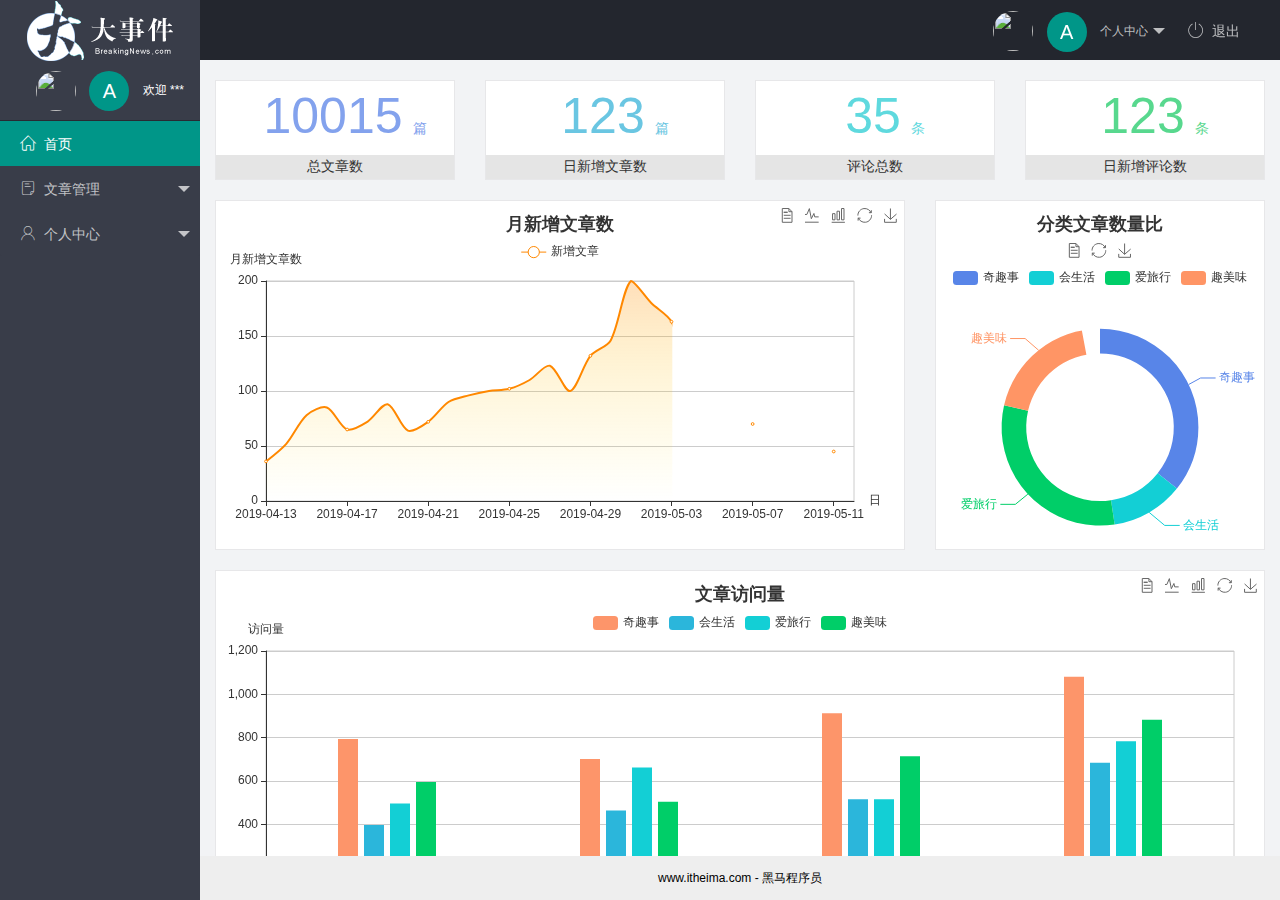
==== commit e72c713d: "完成个人中心功能的开发" ====
--- a/index.html
+++ b/index.html
@@ -29,9 +29,9 @@
                         <span class="text-avatar">A</span> 个人中心
                     </a>
                     <dl class="layui-nav-child">
-                        <dd><a href="">基本资料</a></dd>
-                        <dd><a href="">更换头像</a></dd>
-                        <dd><a href="">重置密码</a></dd>
+                        <dd><a href="/user/user_info.html" target="fm">基本资料</a></dd>
+                        <dd><a href="/user/user_avatar.html" target="fm">更换头像</a></dd>
+                        <dd><a href="/user/user_pwd.html" target="fm">重置密码</a></dd>
                     </dl>
                 </li>
                 <li class="layui-nav-item" lay-header-event="menuRight" lay-unselect>
@@ -66,9 +66,12 @@
                     <li class="layui-nav-item">
                         <a href="javascript:;"><span class="iconfont icon-user"></span>个人中心</a>
                         <dl class="layui-nav-child">
-                            <dd><a href="javascript:;"><i class="layui-icon layui-icon-app"></i>基本资料</a></dd>
-                            <dd><a href="javascript:;"><i class="layui-icon layui-icon-app"></i>更换头像</a></dd>
-                            <dd><a href="javascript:;"><i class="layui-icon layui-icon-app"></i>重置密码</a></dd>
+                            <dd><a href="/user/user_info.html" target="fm"><i
+                                        class="layui-icon layui-icon-app"></i>基本资料</a></dd>
+                            <dd><a href="/user/user_avatar.html" target="fm"><i
+                                        class="layui-icon layui-icon-app"></i>更换头像</a></dd>
+                            <dd><a href="/user/user_pwd.html" target="fm"><i
+                                        class="layui-icon layui-icon-app"></i>重置密码</a></dd>
                         </dl>
                     </li>
                 </ul>
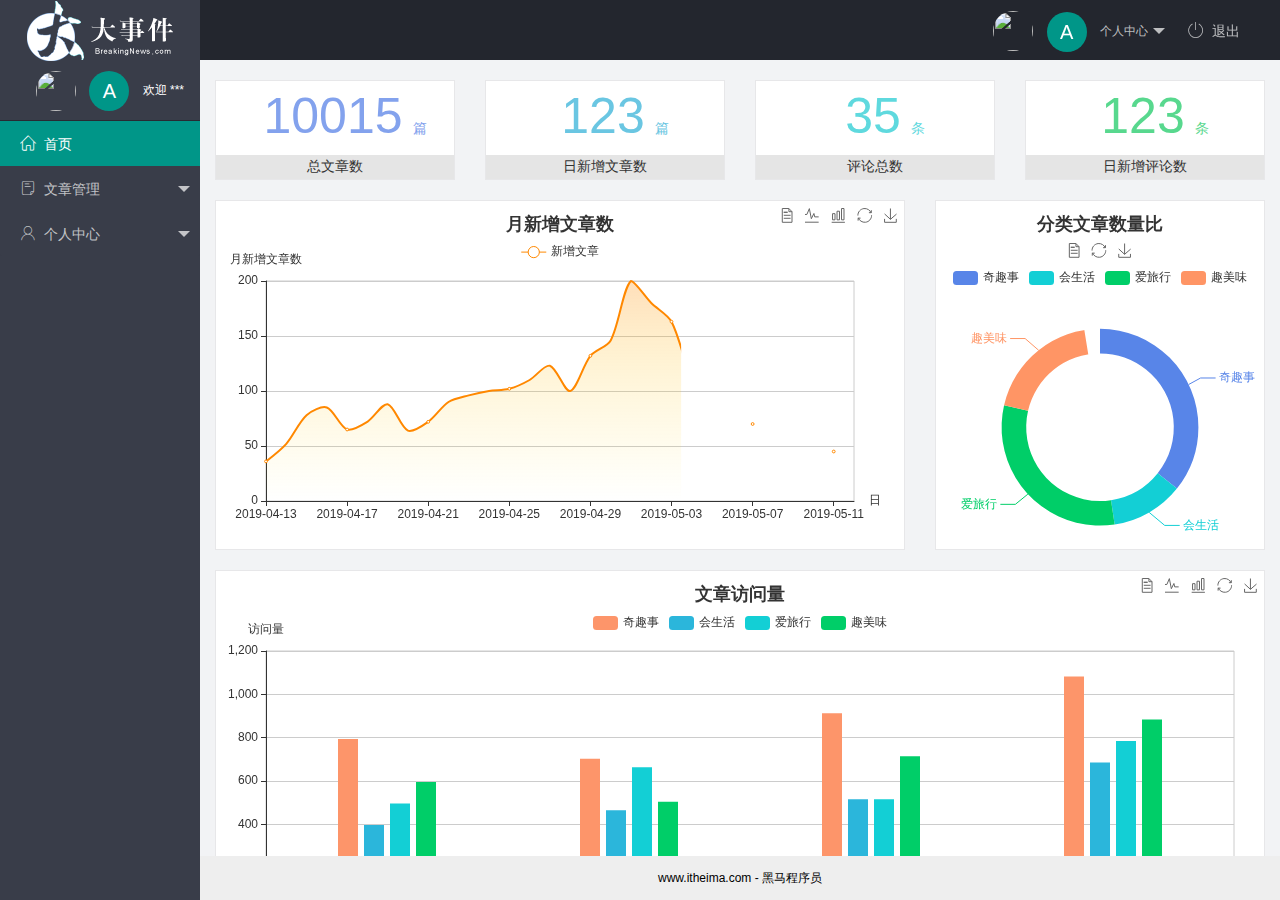
==== commit b5f7ce50: "完成文章管理相关功能的开发" ====
--- a/index.html
+++ b/index.html
@@ -58,9 +58,12 @@
                     <li class="layui-nav-item">
                         <a class="" href="javascript:;"><span class="iconfont icon-16"></span>文章管理</a>
                         <dl class="layui-nav-child">
-                            <dd><a href="javascript:;"><i class="layui-icon layui-icon-app"></i>文章类别</a></dd>
-                            <dd><a href="javascript:;"><i class="layui-icon layui-icon-app"></i>文章列表</a></dd>
-                            <dd><a href="javascript:;"><i class="layui-icon layui-icon-app"></i>发布文章</a></dd>
+                            <dd><a href="/article/art_cate.html" target="fm"><i
+                                        class="layui-icon layui-icon-app"></i>文章类别</a></dd>
+                            <dd><a href="/article/art_list.html" target="fm"><i
+                                        class="layui-icon layui-icon-app"></i>文章列表</a></dd>
+                            <dd><a href="/article/art_pub.html" target="fm"><i
+                                        class="layui-icon layui-icon-app"></i>发布文章</a></dd>
                         </dl>
                     </li>
                     <li class="layui-nav-item">
